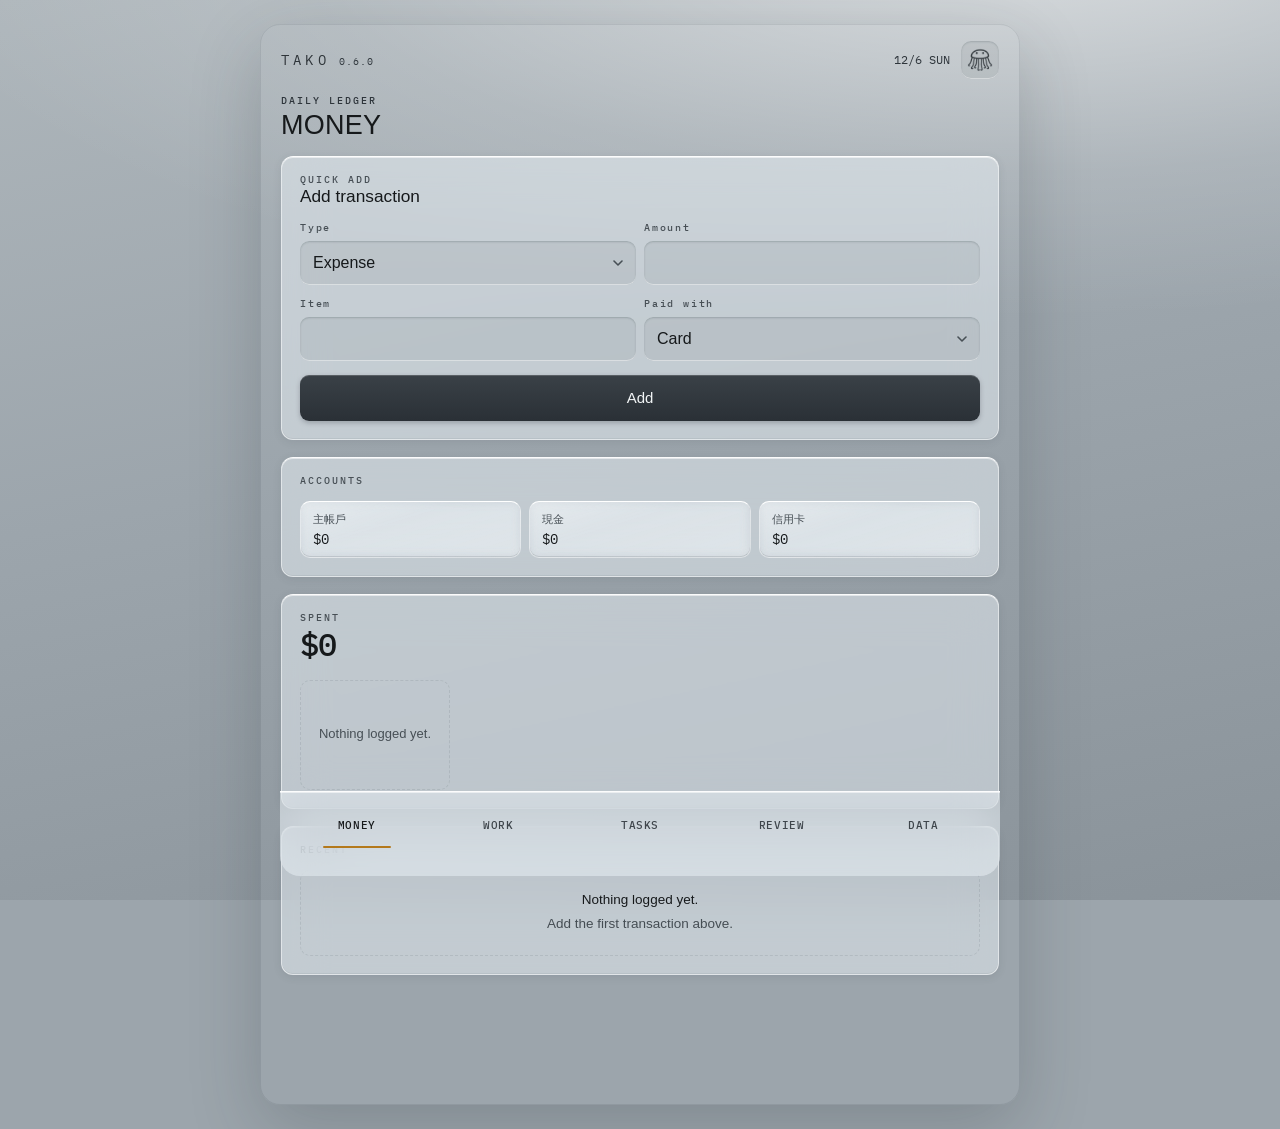
==== index.html @ f9d2dafe "fix: version material stylesheet asset" ====
<!doctype html>
<html lang="zh-Hant-TW">
  <head>
    <meta charset="utf-8">
    <meta name="viewport" content="width=device-width, initial-scale=1, maximum-scale=1, user-scalable=no, viewport-fit=cover">
    <meta name="theme-color" content="#9CA5AC">
    <meta name="description" content="手機優先、資料留在本機的人生記錄工具。">
    <meta name="mobile-web-app-capable" content="yes">
    <meta name="apple-mobile-web-app-capable" content="yes">
    <meta name="apple-mobile-web-app-status-bar-style" content="black-translucent">
    <meta name="apple-mobile-web-app-title" content="TAKO">
    <title>TAKO</title>
    <link rel="manifest" href="./manifest.json">
    <link rel="icon" href="./icons/icon-192.png?v=0.3.4" sizes="192x192">
    <link rel="apple-touch-icon" href="./icons/apple-touch-icon-180.png" sizes="180x180">
    <link rel="stylesheet" href="./style.css?v=0.4.9">
    <script src="./data-core.js" defer></script>
    <script src="./data-store.js" defer></script>
    <link rel="preload" href="./fonts/ibm-plex-mono-500.woff2" as="font" type="font/woff2" crossorigin>
    <script src="./app.js?v=0.4.9" defer></script>
  </head>
  <body>
    <a class="skip-link" href="#main-content">Skip to main content</a>

    <div id="app" class="app-shell">
      <header class="app-header">
        <div class="brand-copy">
          <h1>TAKO</h1>
          <p class="eyebrow">0.6.0</p>
        </div>
        <div id="today-date" class="header-date" aria-label="Today's date"></div>
        <img class="brand-icon" src="./icons/brand-mark.png" width="38" height="38" alt="">
      </header>

      <aside id="backup-reminder" class="notice notice-warning" hidden>
        <div>
          <strong>Back up your local data</strong>
          <p>Browsers can clear site data. Export a JSON copy now.</p>
        </div>
        <div class="notice-actions">
          <button id="skip-backup-reminder" type="button" class="button button-quiet">Skip today</button>
          <button type="button" class="button button-quiet" data-go-page="data">Go to DATA</button>
        </div>
      </aside>

      <main id="main-content" tabindex="-1">
        <section id="page-money" class="page is-active" data-page="money" aria-labelledby="money-page-heading">
          <div class="page-heading">
            <div>
              <p class="eyebrow">Daily ledger</p>
              <h2 id="money-page-heading">MONEY</h2>
            </div>
          </div>
          <div id="money-content">
            <article id="money-card" class="card" aria-labelledby="money-heading">
              <div class="card-heading">
                <div>
                  <p class="step-label">QUICK ADD</p>
                  <h3 id="money-heading">Add transaction</h3>
                </div>
              </div>
              <form id="transaction-form" class="stack-form" novalidate>
                <div class="quick-add-grid">
                  <label class="field">
                    <span>Type</span>
                    <select id="transaction-type">
                      <option value="expense">Expense</option>
                      <option value="income">Income</option>
                      <option value="transfer">Transfer</option>
                    </select>
                  </label>
                  <label class="field">
                    <span>Amount</span>
                    <input id="transaction-amount" type="number" min="0" step="1" inputmode="decimal">
                  </label>
                </div>
                <div id="expense-fields" class="quick-add-grid">
                  <label class="field">
                    <span>Item</span>
                    <input id="transaction-item" type="text" autocomplete="off">
                  </label>
                  <label class="field">
                    <span>Paid with</span>
                    <select id="transaction-payment-method">
                      <option value="card">Card</option>
                      <option value="cash">Cash</option>
                      <option value="bank">Bank</option>
                    </select>
                  </label>
                </div>
                <div id="income-fields" class="quick-add-grid" hidden>
                  <label class="field"><span>Source</span><input id="transaction-income-source" type="text" autocomplete="off"></label>
                  <label class="field"><span>Account</span><select id="transaction-income-account"></select></label>
                </div>
                <div id="transfer-fields" class="quick-add-grid" hidden>
                  <label class="field"><span>From</span><select id="transaction-from-account"></select></label>
                  <label class="field"><span>To</span><select id="transaction-to-account"></select></label>
                </div>
                <label id="transaction-title-field" class="field">
                  <span>Title (optional)</span>
                  <input id="transaction-note" type="text" autocomplete="off">
                </label>
                <button type="submit" class="button button-primary button-full">Add</button>
              </form>
            </article>
          </div>
          <section class="card accounts-panel" aria-labelledby="accounts-heading">
            <div class="section-heading"><h3 id="accounts-heading">ACCOUNTS</h3></div>
            <div id="account-balances" class="account-balances"></div>
          </section>
          <section class="card money-summary" aria-labelledby="spent-heading">
            <p id="spent-heading" class="step-label">SPENT</p>
            <strong id="month-spent" class="primary-number primary-number-hero">$0</strong>
            <div class="spending-breakdown">
              <div id="spending-chart" class="chart-wrap"></div>
              <div id="category-ranking" class="category-ranking"></div>
            </div>
          </section>
          <section class="card" aria-labelledby="recent-heading">
            <div class="section-heading"><h3 id="recent-heading">RECENT</h3></div>
            <div id="recent-transactions">
              <div id="transaction-list" class="record-list" aria-live="polite"></div>
            </div>
          </section>
        </section>

        <section id="page-work" class="page" data-page="work" aria-labelledby="work-page-heading" hidden>
          <div class="page-heading">
            <div>
              <p class="eyebrow">Daily rhythm</p>
              <h2 id="work-page-heading">WORK</h2>
            </div>
            <div class="heading-actions">
              <span id="autosave-status" class="save-state" aria-live="polite">Autosave on</span>
              <button id="toggle-schedule" type="button" class="button button-secondary button-mono" aria-expanded="false" aria-controls="schedule-section">SCHEDULE</button>
            </div>
          </div>

          <article id="work-card" class="card" aria-labelledby="work-heading">
            <div class="card-heading">
              <h3 id="work-heading" class="step-label">01 · SHIFT</h3>
              <span id="work-status" class="status-indicator"></span>
            </div>
            <div class="hero-row">
              <div class="hero-value">
                <strong id="today-work-total" class="primary-number">0:00</strong>
                <span class="hero-unit">TODAY</span>
              </div>
              <button id="punch-button" type="button" class="button shift-punch">IN</button>
            </div>
            <label id="work-revenue-field" class="field">
              <span>REVENUE</span>
              <span class="money-input">
                <span class="money-prefix" aria-hidden="true">$</span>
                <input id="work-revenue" type="number" min="0" step="1" inputmode="decimal" placeholder="Amount">
              </span>
            </label>
          </article>

          <article id="work-summary" class="card" aria-labelledby="work-revenue-label">
            <div class="card-heading">
              <h3 id="work-revenue-label" class="step-label">MONTH REVENUE</h3>
              <label class="target-field">GOAL
                <span class="visually-hidden">Monthly revenue goal</span>
                <input id="revenue-target" type="text" inputmode="numeric" autocomplete="off">
              </label>
            </div>
            <div class="hero-row">
              <div class="hero-value">
                <strong id="work-month-revenue" class="primary-number">$0</strong>
                <span id="work-revenue-percent" class="hero-unit hero-unit-mono">0%</span>
              </div>
            </div>
            <div class="dew-bar" role="img" aria-labelledby="work-revenue-percent">
              <i id="work-revenue-bar"></i>
            </div>
          </article>

          <div class="stat-row" aria-label="Work stats">
            <div class="stat"><span>HOURLY</span><strong id="stat-hourly">—</strong></div>
            <div class="stat"><span>WEEK</span><strong id="stat-week">—</strong></div>
            <div class="stat"><span>MONTH</span><strong id="stat-month">—</strong></div>
          </div>

          <article class="card sessions-card" aria-labelledby="work-sessions-label">
            <div class="card-heading">
              <h3 id="work-sessions-label" class="step-label">SESSIONS</h3>
              <span id="work-session-count" class="step-note">0</span>
            </div>
            <div id="work-sessions" class="session-list" aria-live="polite"></div>
          </article>

          <article id="projects-section" class="card projects-section" aria-labelledby="projects-heading">
            <div class="card-heading">
              <h3 id="projects-heading" class="step-label">02 · PROJECTS</h3>
              <button id="toggle-project-form" type="button" class="button button-secondary" aria-expanded="false" aria-controls="project-form">New project</button>
            </div>

            <form id="project-form" class="stack-form project-form" hidden novalidate>
              <h4>New project</h4>
              <label class="field">
                <span>NAME</span>
                <input id="project-name" type="text" autocomplete="off">
              </label>
              <label class="field">
                <span>NEXT STEP</span>
                <input id="project-next-step" type="text" autocomplete="off">
              </label>
              <div class="form-actions">
                <button type="button" id="cancel-project" class="button button-quiet">Cancel</button>
                <button type="submit" class="button button-primary">Add project</button>
              </div>
            </form>

            <section aria-labelledby="active-projects-heading">
              <div class="section-heading"><h4 id="active-projects-heading">ACTIVE</h4></div>
              <div id="project-list" class="project-list" aria-live="polite"></div>
            </section>
          </article>

          <article id="sleep-card" class="card" aria-labelledby="sleep-section-label">
            <div class="card-heading">
              <div>
                <p id="sleep-section-label" class="step-label">03 · SLEEP</p>
              </div>
              <strong id="sleep-total" class="card-number">—</strong>
            </div>
            <div class="time-grid">
              <label class="field">
                <span>BEDTIME</span>
                <span class="input-action-row">
                  <input id="sleep-bedtime" type="time" autocomplete="off">
                  <button type="button" class="button button-quiet now-button" data-now-target="sleep-bedtime">NOW</button>
                </span>
              </label>
              <label class="field">
                <span>WAKE</span>
                <span class="input-action-row">
                  <input id="sleep-wake" type="time" autocomplete="off">
                  <button type="button" class="button button-quiet now-button" data-now-target="sleep-wake">NOW</button>
                </span>
              </label>
            </div>
          </article>

          <article class="card" aria-labelledby="recovery-heading">
            <div class="card-heading">
              <div>
                <p class="step-label">04 · RECOVERY</p>
                <h3 id="recovery-heading">What helped you recover?</h3>
              </div>
            </div>
            <div class="field-stack">
              <label class="field">
                <span>WHAT YOU DID</span>
                <input id="recovery-activity" type="text" autocomplete="off">
              </label>
              <label class="field">
                <span>EFFECT</span>
                <select id="recovery-effect">
                  <option value="">Not rated</option>
                  <option value="5">Great</option>
                  <option value="3">Good</option>
                  <option value="1">God damn</option>
                </select>
              </label>
              <label class="field visually-labeled">
                <span>NOTE</span>
                <input id="daily-note" type="text" autocomplete="off">
              </label>
            </div>
          </article>

          <section id="schedule-section" class="card" aria-labelledby="schedule-heading" hidden>
            <div class="card-heading compact-heading">
              <div>
                <p id="schedule-heading" class="step-label">SCHEDULE</p>
              </div>
            </div>
            <form id="schedule-form" class="stack-form" novalidate>
              <div class="schedule-grid">
                <label class="field"><span>Weekday</span><select id="schedule-weekday"><option value="1">Mon</option><option value="2">Tue</option><option value="3">Wed</option><option value="4">Thu</option><option value="5">Fri</option><option value="6">Sat</option><option value="7">Sun</option></select></label>
                <label class="field"><span>Start</span><input id="schedule-start" type="time"></label>
                <label class="field"><span>End</span><input id="schedule-end" type="time"></label>
              </div>
              <label class="field"><span>Name</span><input id="schedule-name" type="text" autocomplete="off"></label>
              <button type="submit" class="button button-primary button-full">Add schedule</button>
            </form>
            <div id="schedule-list" class="record-list"></div>
          </section>
        </section>

        <section id="page-tasks" class="page" data-page="tasks" aria-labelledby="tasks-page-heading" hidden>
          <div class="page-heading">
            <div>
              <p class="eyebrow">Commitments & next steps</p>
              <h2 id="tasks-page-heading">TASKS</h2>
            </div>
          </div>

          <section id="tasks-radar" class="radar" aria-labelledby="tasks-radar-heading" hidden>
            <div class="section-heading"><h3 id="tasks-radar-heading">RADAR</h3></div>
            <div id="tasks-radar-list" class="radar-list"></div>
          </section>

          <section class="card" aria-labelledby="todo-heading">
            <div class="section-heading"><h3 id="todo-heading">TO-DO</h3></div>
            <form id="quick-task-form" class="input-action-row" novalidate>
              <label class="visually-hidden" for="quick-task-name">Name</label>
              <input id="quick-task-name" class="record-input" type="text" autocomplete="off">
              <button type="submit" class="button button-primary">Add</button>
            </form>
            <form id="obligation-form" class="stack-form obligation-form" hidden novalidate>
              <div class="section-heading compact-heading"><h4 id="obligation-form-title">Task details</h4><button id="cancel-obligation-edit" type="button" class="button button-quiet">Close</button></div>
              <label class="field"><span>Name</span><input id="obligation-name" type="text" autocomplete="off"></label>
              <div class="two-column">
                <label class="field"><span>Repeats</span><select id="obligation-cycle"><option value="none">None</option><option value="once">Once</option><option value="monthly">Monthly</option><option value="yearly">Yearly</option><option value="after_days">After N days</option><option value="mileage">By mileage</option></select></label>
                <label class="field">
                  <span>Due</span>
                  <span class="date-control">
                    <span class="date-control-value" data-date-placeholder="Select date" aria-hidden="true">Select date</span>
                    <span class="date-control-icon" aria-hidden="true"></span>
                    <input id="obligation-due" type="date" data-date-control>
                  </span>
                </label>
              </div>
              <div class="two-column">
                <label id="obligation-cycle-day-field" class="field" hidden><span>Cycle day</span><input id="obligation-cycle-day" type="number" min="1" max="31" step="1" inputmode="numeric" value="1"></label>
                <label id="obligation-cycle-month-field" class="field" hidden><span>Cycle month</span><input id="obligation-cycle-month" type="number" min="1" max="12" step="1" inputmode="numeric" value="1"></label>
                <label id="obligation-interval-field" class="field" hidden><span>Days / interval</span><input id="obligation-interval" type="number" min="1" step="1" inputmode="numeric" value="1"></label>
                <label class="field"><span>Amount</span><input id="obligation-amount" type="number" min="0" step="1" inputmode="decimal"></label>
              </div>
              <div class="two-column">
                <label class="field"><span>Handling</span><select id="obligation-handling"><option value="manual">Manual</option><option value="auto">Automatic</option></select></label>
                <label class="field"><span>When done</span><select id="obligation-completion-mode"><option value="none">No transaction</option><option value="expense">Expense</option><option value="transfer">Card payment · Transfer</option></select></label>
              </div>
              <p class="helper obligation-mode-help">Automatic = recurring card expense. Card payment = manual account transfer.</p>
              <div class="two-column">
                <label id="obligation-payment-method-field" class="field" hidden><span>Paid with</span><select id="obligation-payment-method"><option value="bank">Bank</option><option value="card">Card</option><option value="cash">Cash</option></select></label>
                <label class="field"><span>Status</span><select id="obligation-status"><option value="active">Active</option><option value="frozen">Frozen</option></select></label>
              </div>
              <div id="obligation-transfer-fields" class="transfer-summary" role="note" hidden>
                <span>Account transfer</span>
                <strong>Main account → Credit card</strong>
                <small>Card payment transfers between accounts and is not counted as an expense.</small>
              </div>
              <label class="field"><span>Note</span><input id="obligation-note" type="text" autocomplete="off"></label>
              <fieldset id="mileage-fields" class="mileage-fields" hidden>
                <legend>Mileage</legend>
                <div class="two-column"><label class="field"><span>Last service</span><input id="obligation-last-mileage" type="number" min="0" step="1" inputmode="numeric"></label><label class="field"><span>Current</span><input id="obligation-current-mileage" type="number" min="0" step="1" inputmode="numeric"></label></div>
                <label class="field">
                  <span>Mileage updated</span>
                  <span class="date-control">
                    <span class="date-control-value" data-date-placeholder="Select date" aria-hidden="true">Select date</span>
                    <span class="date-control-icon" aria-hidden="true"></span>
                    <input id="obligation-mileage-updated" type="date" data-date-control>
                  </span>
                </label>
                <div class="two-column"><label class="field"><span>Update reminder days</span><input id="obligation-reminder-days" type="number" min="1" step="1" value="15"></label><label class="field"><span>Service threshold km</span><input id="obligation-threshold" type="number" min="1" step="1" value="10000"></label></div>
              </fieldset>
              <button id="obligation-submit" type="submit" class="button button-primary button-full">Add obligation</button>
            </form>
            <div id="task-dated" class="task-list"></div>
            <details id="task-later" class="recess-group"><summary>Later</summary><div id="task-later-list" class="task-list"></div></details>
            <section class="no-date-group"><h4>No date</h4><div id="task-no-date" class="task-list"></div></section>
            <details id="task-done-group" class="recess-group"><summary>Done</summary><div id="task-done" class="task-list"></div></details>
          </section>

          <section class="card auto-payment-section" aria-labelledby="auto-payment-heading">
            <div class="section-heading"><h3 id="auto-payment-heading">AUTO PAYMENT</h3></div>
            <div id="auto-payment-list" class="task-list" aria-live="polite"></div>
          </section>

          <section class="frozen-section" aria-labelledby="frozen-heading">
            <details id="frozen-group" class="recess-group frozen-group">
              <summary id="frozen-heading">FROZEN<span id="frozen-count" class="group-count"></span></summary>
              <div id="frozen-list" class="task-list"></div>
            </details>
          </section>

          <section class="card" aria-labelledby="books-heading">
            <div class="section-heading"><h3 id="books-heading">BOOKS</h3></div>
            <form id="book-form" class="input-action-row" novalidate><label class="visually-hidden" for="book-name">Book name</label><input id="book-name" class="record-input" type="text" autocomplete="off"><button type="submit" class="button button-primary">Add</button></form>
            <div id="book-list" class="book-list"></div>
          </section>
        </section>

        <section id="page-review" class="page" data-page="review" aria-labelledby="review-heading" hidden>
          <div class="page-heading">
            <div>
              <p class="eyebrow">Seven days & monthly close</p>
              <h2 id="review-heading">REVIEW</h2>
            </div>
          </div>

          <div class="metric-grid" aria-label="Last seven days">
            <article class="metric"><span>AVG SLEEP</span><strong id="metric-sleep" class="primary-number">—</strong></article>
            <article class="metric"><span>TOTAL WORK</span><strong id="metric-work" class="primary-number">0:00</strong></article>
            <article class="metric"><span>EXPENSES</span><strong id="metric-expense" class="primary-number">$0</strong></article>
            <article class="metric"><span>DAYS LOGGED</span><strong id="metric-days" class="primary-number">0</strong></article>
          </div>
          <div id="review-list" class="review-list"></div>

          <section class="card" aria-labelledby="monthly-close-heading">
            <div class="section-heading"><h3 id="monthly-close-heading">MONTHLY CLOSE</h3></div>
            <div class="metric-grid monthly-close-grid">
              <article class="metric"><span>Income</span><strong id="review-month-income" class="primary-number">$0</strong></article>
              <article class="metric"><span>Expense</span><strong id="review-month-expense" class="primary-number">$0</strong></article>
              <article class="metric"><span>Net</span><strong id="review-month-net" class="primary-number">$0</strong></article>
            </div>
            <label class="field"><span>Credit card statement</span><input id="statement-amount" type="number" min="0" step="1" inputmode="decimal"></label>
            <div class="statement-compare">
              <div><span>Recorded last month</span><strong id="statement-recorded">$0</strong></div>
              <div><span>Gap</span><strong id="statement-gap">$0</strong></div>
            </div>
          </section>
        </section>

        <section id="page-data" class="page" data-page="data" aria-labelledby="data-heading" hidden>
          <div class="page-heading">
            <div>
              <p class="eyebrow">Local data only</p>
              <h2 id="data-heading">DATA</h2>
            </div>
          </div>

          <aside class="notice notice-info">
            <div>
              <strong>固定使用同一台裝置、同一個網址與同一個瀏覽器</strong>
              <ul class="data-scope-list">
                <li>雙擊、localhost 與區網 IP 各自保存不同資料。</li>
                <li>從雙擊模式改成伺服器模式時，資料不會自動搬過去。</li>
                <li>電腦與手機之間不會同步。</li>
                <li>iPhone 請務必用「加入主畫面」的版本記錄，不要用 Safari 分頁，否則資料較容易被系統清除。</li>
                <li>更換網址、IP、通訊埠、瀏覽器或裝置前，先匯出 JSON。</li>
              </ul>
            </div>
          </aside>

          <article class="card data-card" aria-labelledby="settings-heading">
            <h3 id="settings-heading">SETTINGS</h3>
            <div class="two-column">
              <label class="field"><span>Radar days ahead</span><input id="settings-radar-days" type="number" min="0" step="1" inputmode="numeric"></label>
            </div>
            <p class="helper">Mileage reminders and service thresholds are saved with each mileage obligation.</p>
          </article>

          <article class="card data-card" aria-labelledby="accounts-manage-heading">
            <h3 id="accounts-manage-heading">MANAGE ACCOUNTS</h3>
            <form id="account-form" class="stack-form" novalidate>
              <label class="field"><span>Name</span><input id="account-name" type="text" autocomplete="off"></label>
              <button type="submit" class="button button-secondary button-full">Add account</button>
            </form>
            <div id="account-manager" class="manager-list"></div>
          </article>

          <article class="card data-card">
            <h3>BACKUP & EXPORT</h3>
            <p>JSON restores everything. CSV covers days, transactions, obligations, events, accounts, books, schedule and settings.</p>
            <button id="export-json" type="button" class="button button-primary button-full">Export JSON</button>
            <button id="export-csv" type="button" class="button button-secondary button-full">Export CSV</button>
            <label class="button button-quiet button-full file-button" for="import-json">Import JSON</label>
            <input id="import-json" class="visually-hidden" type="file" accept="application/json,.json">
            <p id="last-export" class="helper">No export yet</p>
          </article>

          <article class="card data-card">
            <h3>WHERE YOUR DATA LIVES</h3>
            <dl class="data-facts">
              <div><dt>Origin</dt><dd id="current-origin"></dd></div>
              <div><dt>Storage</dt><dd>This browser's local storage</dd></div>
              <div><dt>Sync</dt><dd>No cross-device sync</dd></div>
            </dl>
          </article>

          <article class="card danger-zone">
            <h3>CLEAR ALL DATA</h3>
            <p>Clears TAKO data for this origin and browser only.</p>
            <button id="clear-data" type="button" class="button button-danger button-full">Clear all</button>
          </article>
        </section>
      </main>

      <nav class="bottom-nav" aria-label="Primary pages">
        <button type="button" class="nav-item is-active" data-page-target="money" aria-current="page">
          <span>MONEY</span>
        </button>
        <button type="button" class="nav-item" data-page-target="work">
          <span>WORK</span>
        </button>
        <button type="button" class="nav-item" data-page-target="tasks">
          <span>TASKS</span>
        </button>
        <button type="button" class="nav-item" data-page-target="review">
          <span>REVIEW</span>
        </button>
        <button type="button" class="nav-item" data-page-target="data">
          <span>DATA</span>
        </button>
      </nav>
    </div>

    <div id="confirm-modal" class="modal" hidden>
      <div class="modal-scrim" data-modal-cancel></div>
      <section class="modal-panel" role="dialog" aria-modal="true" aria-labelledby="modal-title" aria-describedby="modal-message">
        <p class="eyebrow">CONFIRM</p>
        <h2 id="modal-title">CONFIRM</h2>
        <p id="modal-message"></p>
        <div class="modal-actions">
          <button type="button" class="button button-quiet" data-modal-cancel>CANCEL</button>
          <button id="modal-confirm" type="button" class="button button-danger">CONFIRM</button>
        </div>
      </section>
    </div>

    <div id="mileage-modal" class="modal" hidden>
      <div class="modal-scrim" data-mileage-cancel></div>
      <form id="mileage-form" class="modal-panel stack-form" role="dialog" aria-modal="true" aria-labelledby="mileage-modal-title">
        <p class="eyebrow">Mileage</p>
        <h2 id="mileage-modal-title">Update mileage</h2>
        <label class="field"><span>Current mileage</span><input id="mileage-current" type="number" min="0" step="1" inputmode="numeric" required></label>
        <label class="field">
          <span>Update date</span>
          <span class="date-control">
            <span class="date-control-value" data-date-placeholder="Select date" aria-hidden="true">Select date</span>
            <span class="date-control-icon" aria-hidden="true"></span>
            <input id="mileage-date" type="date" data-date-control required>
          </span>
        </label>
        <div class="modal-actions">
          <button type="button" class="button button-quiet" data-mileage-cancel>Cancel</button>
          <button type="submit" class="button button-primary">Save mileage</button>
        </div>
      </form>
    </div>

    <div id="toast" class="toast" role="status" aria-live="polite" hidden></div>
  </body>
</html>
---- style.css ----
/* TAKO：銀底金屬控制台
   唯一視覺基準＝_design-reference.html（TURN 6 最新；TURN 5 的 5a 是唯一完整
   頁面模型）。本檔所有數值取自該檔的實際渲染值。基準已移出工作目錄，取得方式
   見 HANDOFF.md 第 0 節；文字條款見 ../TAKO/TAKO_架構.md 第五章。

   材質：00 GROUND／01 ICE／02 GLASS／03 DEBOSS／04 DEW／05 ACT
   基準的分工：
     ICE    — 主卡片、底部導覽列
     GLASS  — 次要按鈕、躺在銀底上的小格
     DEBOSS — 可填或可設定的東西（輸入框、設定值 chip、章魚）
     DEW    — 狀態珠、進度條、作用中底線
     ACT    — 主要動作按鈕（尺寸不決定材質，36px 的打卡鍵仍是 ACT）
   卡片內部的「列」沒有材質，只用 --line 分隔。 */

@font-face {
  font-family: "IBM Plex Mono";
  font-style: normal;
  font-weight: 400;
  font-display: swap;
  src: url("./fonts/ibm-plex-mono-400.woff2") format("woff2");
}

@font-face {
  font-family: "IBM Plex Mono";
  font-style: normal;
  font-weight: 500;
  font-display: swap;
  src: url("./fonts/ibm-plex-mono-500.woff2") format("woff2");
}

:root {
  color-scheme: light;

  /* ── 00 GROUND ───────────────────────────────── */
  --ground: linear-gradient(168deg, #AEB6BB 0%, #9CA5AC 46%, #8A939A 100%);
  --ground-light: radial-gradient(125% 62% at 78% -8%,
                    rgba(255,255,255,.6) 0%,
                    rgba(255,255,255,.14) 44%,
                    transparent 70%);
  /* 漸層中段實色。給不吃漸層的地方用：canvas 保底色（見 html 規則）。
     與 theme-color 及 manifest 的 background_color 同值，三者要一起改。 */
  --ground-solid: #9CA5AC;
  /* ── 材質 ─────────────────────────────────────── */
  --m-ice: rgba(240,247,251,.47);
  --m-glass: linear-gradient(163deg,
               rgba(255,255,255,.34) 0%,
               rgba(255,255,255,.12) 38%,
               rgba(255,255,255,.2) 100%);
  --m-deboss: rgba(46,56,64,.07);
  --m-act: linear-gradient(180deg, #3A4147 0%, #2A3036 100%);

  /* ── 04 DEW（唯一有飽和度的顏色）───────────────── */
  --dew: #B4791C;
  --dew-track: rgba(46,56,64,.16);

  /* ── 文字（依堆疊情境，不可互換）────────────────── */
  --t-ground-label: #2E353B;
  --t-ground-body: #2A3036;
  --t-ground-mono: #2E3439;          /* 銀底上的等寬字：字標、小格數值 */
  --t-ice-label: #474F55;            /* 最暗 ICE 合成底 #BBC3C9 上實測 4.67:1 */
  --t-ice-sub: #454D53;
  --t-nav-idle: #3F464C;
  --t-deboss-on-ice: #464E54;
  --t-deboss-on-ground: #2E353B;
  --t-on-act: #F2F5F6;
  --ink: #16191B;                    /* 主要文字色。非材質層 */
  --t-nav-active: #16191B;           /* 導覽列作用中分頁。與 --ink 同值但職責不同 */
  --t-frozen: #5E666D;               /* 冷凍項目，最暗 ICE 合成底上實測 3.38:1 */

  /* ── 圖表色階：圓餅圖分段與 Item 排名點 ─────────────
     不是材質層，是資料編碼。SPENT 是 ICE 卡片，最暗合成底
     實測 #C1C9CF：最淺一階 3.09:1，相鄰兩階等比 1.34:1。
     最淺一階同時是 OTHER 與排名第六名以後的色點。          */
  --chart-1: #1B1E20;
  --chart-2: #303437;
  --chart-3: #43484B;
  --chart-4: #555B5F;
  --chart-5: #676E73;

  /* ── 線與陰影 ─────────────────────────────────── */
  --line: rgba(46,56,64,.11);
  --shadow-card: 0 2px 8px rgba(46,56,64,.1);

  /* ── 圓角（取自基準的實際值）───────────────────── */
  --radius: 12px;                    /* 卡片 */
  --radius-sm: 10px;                 /* 小格、章魚 */
  --radius-control: 9px;             /* 按鈕、輸入框 */
  --radius-chip: 7px;                /* 28px 以下的 chip */
  --radius-lg: 20px;                 /* 大容器 */
  --radius-md: var(--radius);

  /* ── 版面節奏 ─────────────────────────────────── */
  --nav-height: 84px;
  --block-gap: 17px;                 /* 頁面主要區塊之間 */
  --card-gap: 15px;                  /* 卡片內部 */
  --space-field-control: 8px;
  --space-field-group: 14px;
  --space-card-heading: 15px;

  /* ── 字體 ─────────────────────────────────────── */
  --font-ui: -apple-system, BlinkMacSystemFont, "Segoe UI", "Noto Sans TC", sans-serif;
  --font-mono: "IBM Plex Mono", ui-monospace, "SF Mono", monospace;
  font-family: var(--font-ui);
}

* {
  box-sizing: border-box;
}

[hidden] {
  display: none !important;
}

/* canvas 保底色。**不要拿掉，也不要換成漸層。**
   iPhone 主畫面 PWA 的狀態列白底就是這裡沒有實色造成的：
   `--ground` 是漸層（background-image），而 body 的背景又是
   `background-attachment: fixed`，畫布視口以外的區域（狀態列那一條、
   overscroll 橡皮筋區）沒有任何東西可畫，就露出瀏覽器預設的白。
   根元素給一個不透明 background-color，那些區域才有底。
   v0.4.0（5488954）當時是 `html, body { background: var(--ground) }`
   且 `--ground` 是實色 #A4AAB0，所以沒這個問題；64f8b2a 把底色改成漸層、
   又只掛在 body 上，白底就回來了。 */
html {
  min-width: 0;
  min-height: 100%;
  background-color: var(--ground-solid);
  scroll-behavior: smooth;
}

/* ══ 00 GROUND — 銀底 ═══════════════════════════════
   光源固定在右上。漸層本身只有 body 有這層，html 只負責保底實色。 */
body {
  min-width: 0;
  min-height: 100vh;
  min-height: 100dvh;
  margin: 0;
  background: var(--ground-light), var(--ground);
  background-attachment: fixed;
  color: var(--ink);
  font-family: var(--font-ui);
  font-size: 16px;
  line-height: 1.55;
  -webkit-font-smoothing: antialiased;
  -webkit-tap-highlight-color: transparent;
}

/* 字重上限 500 */
h1, h2, h3, h4, strong, b, th {
  font-weight: 500;
}

button,
input,
select,
textarea {
  max-width: 100%;
  min-width: 0;
  min-inline-size: 0;
  max-inline-size: 100%;
  font: inherit;
  font-weight: 500;
}

/* 沒有任何欄位或按鈕吃得到瀏覽器預設面。面一律由材質層負責。
   元素層權重最低，任何材質 class 都蓋得過去。 */
input,
select,
textarea {
  background-color: transparent;
  color: var(--ink);
}

button {
  border: 0;
  background-color: transparent;
  color: inherit;
}

button,
.file-button {
  touch-action: manipulation;
}

button {
  cursor: pointer;
}

button:focus-visible,
input:focus-visible,
select:focus-visible,
textarea:focus-visible,
.file-button:focus-visible,
a:focus-visible {
  outline: 3px solid var(--ink);
  outline-offset: 3px;
}

h1,
h2,
h3,
p {
  margin-top: 0;
}

h1 {
  margin-bottom: 0;
  font-size: 1.05rem;
  line-height: 1.2;
}

h2 {
  margin-bottom: 0;
  font-size: 27px;
  line-height: 1;
  letter-spacing: .01em;
}

h3 {
  margin-bottom: 0;
  font-size: 1.08rem;
  line-height: 1.35;
}


/* ══ 01 ICE「面」═══════════════════════════════════
   主卡片、底部導覽列。內容從它下面滑過去，需要被糊掉。 */
.ice,
.card,
.notice,
.radar-list,
.modal-panel,
.frozen-section,
.review-day {
  background: var(--m-ice);
  border: 1px solid rgba(255,255,255,.5);
  border-top-color: rgba(255,255,255,.92);
  border-radius: var(--radius);
  backdrop-filter: blur(22px) saturate(1.15);
  -webkit-backdrop-filter: blur(22px) saturate(1.15);
  box-shadow:
    inset 0  1px 0 rgba(255,255,255,.55),
    inset 0 -1px 0 rgba(46,56,64,.07),
    var(--shadow-card);
}

/* ══ 02 GLASS「片」════════════════════════════════
   次要按鈕、躺在底色上的小格。基準的 GLASS 沒有外投影，
   只有下緣的 inset 切線。                              */
.glass,
.stat,
.account-item,
.transfer-summary,
.statement-compare > div,
.metric,
.button-secondary,
.button-quiet,
.button-danger {
  background: var(--m-glass);
  border: 1px solid rgba(255,255,255,.34);
  border-top: 1px solid #fff;
  border-radius: var(--radius-sm);
  backdrop-filter: blur(5px) saturate(1.2);
  -webkit-backdrop-filter: blur(5px) saturate(1.2);
  box-shadow: inset 0 -1px 0 rgba(38,48,56,.13);
}

/* ══ 03 DEBOSS「洞」═══════════════════════════════
   可填或可設定的東西：輸入框、設定值 chip、章魚。
   收合列與列表列不屬於這層 — 基準的卡內列沒有材質。   */
.deboss,
.field input,
.field select,
.field textarea,
.record-input,
.date-control,
.money-input,
.target-field,
.brand-icon {
  background: var(--m-deboss);
  border: 0;
  border-radius: var(--radius-control);
  box-shadow:
    inset 0  1px 2px rgba(38,48,56,.22),
    inset 0 -1px 0   rgba(255,255,255,.5);
}

.deboss { color: var(--t-deboss-on-ground); }
.ice .deboss,
.card .deboss { color: var(--t-deboss-on-ice); }

::placeholder { color: var(--t-deboss-on-ice); opacity: 1; }

/* ══ 04 DEW「珠」══════════════════════════════════
   狀態點、進度條、作用中底線。實色，無 inset 高光。   */
.dew-dot {
  flex: 0 0 auto;
  width: 9px;
  height: 9px;
  border-radius: 50%;
  background: var(--dew);
}

.dew-bar {
  height: 6px;
  border-radius: 3px;
  background: var(--dew-track);
  box-shadow: inset 0 1px 2px rgba(38,48,56,.18);
  overflow: hidden;
}

.dew-bar > i {
  display: block;
  width: 0;
  height: 100%;
  border-radius: 3px;
  background: var(--dew);
}

/* ══ 05 ACT「動作」════════════════════════════════
   主要動作按鈕。往前凸，與凹進去的 DEBOSS 物理相反。
   尺寸不決定材質：基準的 36px 打卡鍵仍然是 ACT。      */
.act,
.button-primary,
.shift-punch {
  background: var(--m-act);
  border: 0;
  border-radius: var(--radius-control);
  color: var(--t-on-act);
  font-weight: 500;
  box-shadow:
    inset 0 1px 0 rgba(255,255,255,.16),
    0 2px 5px rgba(30,36,41,.26);
}

/* 卡片內部的列：沒有材質，只用分隔線 */
.divide > * + * { border-top: 1px solid var(--line); }

.sheet,
.modal-panel { border-radius: var(--radius-lg); }


/* ══ 版面 ═════════════════════════════════════════ */

.skip-link {
  position: fixed;
  z-index: 2000;
  top: 8px;
  left: 8px;
  padding: 10px 14px;
  transform: translateY(-150%);
  border-radius: var(--radius-control);
  background: var(--m-act);
  color: var(--t-on-act);
  font-weight: 500;
}

.skip-link:focus {
  transform: translateY(0);
}

.app-shell {
  width: 100%;
  max-width: 760px;
  min-height: 100dvh;
  margin: 0 auto;
  padding: calc(16px + env(safe-area-inset-top)) 20px calc(var(--nav-height) + 28px + env(safe-area-inset-bottom));
}

.app-header {
  display: grid;
  grid-template-columns: minmax(0, 1fr) auto 38px;
  align-items: center;
  gap: 11px;
  margin-bottom: var(--block-gap);
}

.brand-copy {
  display: flex;
  min-width: 0;
  align-items: baseline;
  gap: 9px;
}

/* 字標＝純色等寬字，不填漸層。基準沒有 --silver 的用途。 */
.brand-copy h1,
.brand-wordmark {
  margin: 0;
  color: var(--t-ground-mono);
  font-family: var(--font-mono);
  font-size: 14px;
  font-weight: 400;
  letter-spacing: .3em;
  line-height: 1;
  white-space: nowrap;
}

.brand-copy .eyebrow {
  margin: 0;
  color: var(--t-ground-label);
  font-family: var(--font-mono);
  font-size: 10px;
  font-weight: 400;
  letter-spacing: .1em;
  line-height: 1;
  text-transform: none;
}

/* 章魚：38px DEBOSS 凹刻框，內含 26px 圖 */
.brand-icon {
  width: 38px;
  height: 38px;
  padding: 6px;
  border-radius: var(--radius-sm);
  opacity: .9;
}

.header-date {
  min-width: 0;
  color: var(--t-ground-label);
  font-family: var(--font-mono);
  font-size: 11.5px;
  font-weight: 400;
  font-variant-numeric: tabular-nums;
  line-height: 1;
  text-align: right;
  white-space: nowrap;
}

.eyebrow,
.step-label,
.section-heading h3,
.section-heading h4 {
  margin: 0 0 2px;
  color: var(--t-ice-label);
  font-family: var(--font-mono);
  font-size: 10px;
  font-weight: 500;
  letter-spacing: .2em;
  line-height: 1;
  text-transform: uppercase;
}

/* 直接躺在銀底上的標籤。.content-section 沒有 card class，
   它的標題與收合列不在 ICE 面上，不能用 ICE 情境的 token。 */
.page-heading .eyebrow,
.radar .section-heading h3,
.content-section .section-heading h3 {
  color: var(--t-ground-label);
}

.content-section .recess-group > summary {
  color: var(--t-ground-body);
}

.page {
  animation: page-in 180ms ease-out;
}

.page[hidden] {
  display: none;
}

.page-heading {
  display: flex;
  align-items: flex-end;
  justify-content: space-between;
  gap: 12px;
  margin-bottom: var(--block-gap);
}

.page-heading > * {
  min-width: 0;
}

.page-heading .eyebrow {
  margin-bottom: 6px;
}

.save-state,
.helper {
  color: var(--t-ice-sub);
  font-size: 12.5px;
}

.page-heading .save-state {
  color: var(--t-ground-label);
}

/* ── 主數字（基準：mono 500、負字距、實色）────────── */
.primary-number {
  min-width: 0;
  overflow-wrap: anywhere;
  color: var(--ink);
  font-family: var(--font-mono);
  font-size: 26px;
  font-weight: 500;
  font-variant-numeric: tabular-nums;
  letter-spacing: -.02em;
  line-height: 1;
}

.primary-number-hero {
  display: block;
  margin: 3px 0 20px;
  font-size: 32px;
}

/* 主數字右側的單位／註記，baseline 對齊 */
.hero-row {
  display: flex;
  align-items: flex-end;
  justify-content: space-between;
  gap: 12px;
}

.hero-value {
  display: flex;
  min-width: 0;
  align-items: baseline;
  gap: 10px;
}

.hero-value > .primary-number {
  font-size: 32px;
}

.hero-unit {
  flex: 0 0 auto;
  color: var(--t-ice-sub);
  font-size: 12.5px;
}

.hero-unit-mono {
  font-family: var(--font-mono);
  font-size: 12px;
  font-weight: 400;
  line-height: 1;
}

.card {
  display: flex;
  flex-direction: column;
  min-width: 0;
  gap: var(--card-gap);
  margin-bottom: var(--block-gap);
  padding: 18px;
}

.card-accent {
  border-color: rgba(255,255,255,.5);
  border-top-color: rgba(255,255,255,.92);
}

.card-heading {
  display: flex;
  align-items: center;
  justify-content: space-between;
  gap: 12px;
}

.card-heading > div {
  min-width: 0;
}

.compact-heading,
.card-heading .step-label {
  margin-bottom: 0;
}

.step-note {
  flex: 0 0 auto;
  color: var(--t-ice-label);
  font-family: var(--font-mono);
  font-size: 10.5px;
  font-weight: 400;
  line-height: 1;
}

.card-number,
.metric strong {
  font-family: var(--font-mono);
  font-variant-numeric: tabular-nums;
}

.card-number {
  color: var(--ink);
  font-size: 1.05rem;
  white-space: nowrap;
}

/* 狀態指示：沒有容器，只有珠與文字（基準 5a）。
   架構.md 第五章「狀態指示不是 chip」—— 所以不叫 pill 也不叫 chip。 */
.status-indicator {
  display: inline-flex;
  flex: 0 0 auto;
  align-items: center;
  gap: 7px;
  color: var(--t-ice-sub);
  font-family: var(--font-mono);
  font-size: 10.5px;
  font-weight: 400;
  line-height: 1;
  white-space: nowrap;
}

.status-indicator.is-running::before {
  width: 9px;
  height: 9px;
  border-radius: 50%;
  background: var(--dew);
  content: "";
}

.time-grid,
.two-column {
  display: grid;
  grid-template-columns: 1fr;
  gap: var(--space-field-group);
}

.time-grid > *,
.two-column > *,
.inline-fields > *,
.input-action-row > *,
.field-stack > *,
fieldset {
  min-width: 0;
  min-inline-size: 0;
  max-inline-size: 100%;
}

.field {
  display: grid;
  min-width: 0;
  min-inline-size: 0;
  max-inline-size: 100%;
  gap: var(--space-field-control);
}

.field > span {
  color: var(--t-ice-label);
  font-family: var(--font-mono);
  font-size: 10px;
  font-weight: 500;
  letter-spacing: .18em;
  line-height: 1;
}

.field input,
.field select,
.field textarea,
.record-input {
  width: 100%;
  min-width: 0;
  max-width: 100%;
  inline-size: 100%;
  min-inline-size: 0;
  max-inline-size: 100%;
  min-height: 44px;
  padding: 0 13px;
  color: var(--ink);
  font-family: var(--font-ui);
  font-size: 16px;
  font-weight: 400;
}

/* iOS 的原生 select 由系統決定高度、內距與基線，CSS 蓋不過去 —— 這是 Quick Add
   四欄在實機上失去網格的根因（本機 Chrome 與 headless 都量不到那個值）。
   關掉原生外觀，盒模型就完全交還 CSS；箭頭自己畫在右側並預留 padding，
   文字不會被箭頭擠壓。點下去仍然是系統原生下拉，行為與 12／24 小時等
   裝置設定一律不變 —— 這是換外觀，不是自製控制項。
   箭頭色寫死 #474F55（＝--t-ice-label）：data URI 讀不到 CSS 變數。

   範圍只限 MONEY Quick Add（Tako 2026-08-06 裁決）。`.quick-add-grid` 只出現在
   `#transaction-form` 內的四個列容器，WORK／TASKS／DATA 的下拉維持原生外觀不動。
   其他頁若日後也出現實機異常，再另案處理，不要順手把這條放寬成全站。 */
.quick-add-grid select {
  padding-right: 34px;
  background-image: url("data:image/svg+xml,%3Csvg xmlns='http://www.w3.org/2000/svg' width='10' height='6' viewBox='0 0 10 6'%3E%3Cpath d='M1 1l4 4 4-4' fill='none' stroke='%23474F55' stroke-width='1.6' stroke-linecap='round' stroke-linejoin='round'/%3E%3C/svg%3E");
  background-repeat: no-repeat;
  background-position: right 13px center;
  background-size: 10px 6px;
  text-overflow: ellipsis;
  -webkit-appearance: none;
  appearance: none;
}

/* 四欄要形成一致的高度與上下邊界，就不能只給 min-height —— iOS 的 select
   會撐到自己的內在高度。鎖死實高 44px，input 與 select 才會等高，
   兩個 .field 的標籤也才會落在同一條基線上（標籤 10px ＋ gap 8px ＋ 控制項 44px）。
   同樣只限 Quick Add 的四欄。textarea 不納入：它本來就要能長高。
   金額欄的 .money-input 是 span 包層，不吃這條，維持 46px。 */
.quick-add-grid .field > input,
.quick-add-grid .field > select {
  height: 44px;
}

/* --font-mono 只承載英數字。文字欄位與下拉選單會裝進使用者手填的中文
   （項目、專案名、書名、備註、帳戶名），一律用 --font-ui。
   只有數字、時間、日期三種欄位維持等寬：它們不可能出現中文，且需要對齊。 */
input[type="number"],
input[type="time"],
input[type="date"] {
  font-family: var(--font-mono);
  font-variant-numeric: tabular-nums;
}

/* iOS 的 input[type="time"] 內在寬度由系統決定（字體、系統字級與控制項內距都不受
   CSS 完全支配），390px 兩欄並排時會撐破容器 —— 本機 headless 量到「不溢出」
   是量不到那個值，不是沒問題（見 HANDOFF 第 6 節）。
   關掉原生外觀，並讓內部的時間值區塊可以縮到 0，寬度才真正由 grid 欄寬決定。
   只動尺寸：12／24 小時仍完全跟隨裝置設定，也沒有自製時間控制項。

   範圍只限工作段展開層（Tako 2026-08-06 裁決）。睡眠兩欄與課表兩欄目前沒有實機
   回報異常，本輪不動 —— 有實機證據才改，不靠推論擴大範圍。
   日後那四欄若也回報溢出，再把選擇器擴出去，根因與解法相同。 */
.session-details input[type="time"] {
  -webkit-appearance: none;
  appearance: none;
}

.session-details input[type="time"]::-webkit-date-and-time-value {
  display: block;
  width: 100%;
  min-width: 0;
  margin: 0;
  padding: 0;
  text-align: start;
}

.field textarea {
  padding: 10px 13px;
}

.field input:focus,
.field select:focus,
.field textarea:focus,
.record-input:focus {
  box-shadow:
    inset 0 1px 2px rgba(38,48,56,.22),
    inset 0 -1px 0 rgba(255,255,255,.5),
    0 0 0 2px rgba(46,56,64,.28);
}

/* 金額輸入：DEBOSS 外框 46px，內含 $ 前綴與透明 input */
.money-input {
  display: flex;
  width: 100%;
  min-width: 0;
  min-height: 46px;
  align-items: center;
  gap: 9px;
  padding: 0 13px;
}

.money-input > .money-prefix {
  flex: 0 0 auto;
  color: var(--t-deboss-on-ice);
  font-family: var(--font-mono);
  font-size: 17px;
  font-weight: 400;
  line-height: 1;
}

.money-input > input {
  width: 100%;
  min-width: 0;
  min-height: 44px;
  padding: 0;
  border: 0;
  background: transparent;
  box-shadow: none;
  color: var(--ink);
  font-family: var(--font-mono);
  font-size: 17px;
  font-weight: 400;
}

.money-input > input:focus {
  box-shadow: none;
}

.money-input:focus-within {
  box-shadow:
    inset 0 1px 2px rgba(38,48,56,.22),
    inset 0 -1px 0 rgba(255,255,255,.5),
    0 0 0 2px rgba(46,56,64,.28);
}

.input-action-row {
  display: grid;
  grid-template-columns: minmax(0, 1fr) auto;
  align-items: center;
  gap: 8px;
}

/* ── 尺寸階層（基準 TURN 6）──────────────────────────
   主要動作 46px ACT／次要動作 36px GLASS／chip 28px／輸入 44px。
   觸控區用透明 padding 補到 44px，不是把按鈕畫大。      */
.button {
  display: inline-flex;
  position: relative;
  min-width: 44px;
  min-height: 36px;
  align-items: center;
  justify-content: center;
  padding: 0 16px;
  max-width: 100%;
  border-radius: var(--radius-control);
  font-size: 14px;
  font-weight: 500;
  line-height: 1.2;
  overflow-wrap: anywhere;
  text-align: center;
  text-decoration: none;
  white-space: normal;
  transition: opacity 160ms ease, transform 100ms ease;
}

.button-primary {
  min-height: 46px;
  padding: 0 18px;
  font-size: 15px;
}

.button-secondary,
.button-quiet,
.button-danger {
  color: var(--ink);
}

/* 命中區 36 + 4 + 4 = 44 */
.button-secondary::before,
.button-quiet::before,
.button-danger::before {
  position: absolute;
  inset: -4px 0;
  content: "";
}

.button:active {
  transform: scale(0.98);
}

.button-full {
  width: 100%;
}

.now-button {
  min-width: 70px;
}

/* SCHEDULE 這類「刻字型」次要按鈕 */
.button-mono {
  font-family: var(--font-mono);
  font-size: 11.5px;
  font-weight: 500;
  letter-spacing: .08em;
  color: var(--t-ground-label);
  padding: 0 14px;
}

.stack-form,
.data-card,
.field-stack {
  display: grid;
  gap: var(--space-field-group);
}

.stack-form .field,
.field-stack .field,
.data-card p,
.danger-zone p {
  margin: 0;
}

/* ══ 卡片內部的列：無材質，只用分隔線 ═══════════════ */
.record-list,
.session-list,
.manager-list,
.book-list,
.task-list,
.project-list,
.project-status-list,
.book-status-list,
.review-list,
.radar-list-inner {
  display: flex;
  flex-direction: column;
  min-width: 0;
}

.record-row,
.session-row,
.manager-row,
.task-item.is-done {
  display: grid;
  gap: 10px;
  min-width: 0;
  padding: 12px 0;
  border-top: 1px solid var(--line);
}

.record-list > :first-child,
.session-list > :first-child,
.manager-list > :first-child,
.book-list > :first-child {
  border-top: 0;
}

/* 工作段列＝唯讀兩欄（時間區間／時長）＋展開編輯的入口。
   基準 5a 的列是唯讀的，兩個 time input 不再預設展開。 */
.session-row {
  display: grid;
  width: 100%;
  min-width: 0;
  grid-template-columns: minmax(0, 1fr) auto 18px;
  align-items: center;
  gap: 10px;
  min-height: 46px;
  padding: 6px 0;
  background: transparent;
  color: inherit;
  cursor: pointer;
  font: inherit;
  text-align: left;
  touch-action: manipulation;
}

.session-row:focus-visible {
  outline: 3px solid var(--ink);
  outline-offset: 2px;
}

.session-row[aria-expanded="true"] .task-chevron {
  transform: rotate(225deg);
}

/* 展開後的編輯區：卡片內部的列，沒有材質。
   密度收緊（gap 10→8、下緣 14→10、上緣 2→0），但控制項一律維持 44px 命中區。 */
.session-details {
  display: grid;
  gap: 8px;
  padding: 0 0 10px;
}

.record-row-header {
  display: flex;
  align-items: center;
  flex-wrap: wrap;
  justify-content: space-between;
  gap: 10px;
}

.record-row-header strong {
  font-size: 14px;
}

.inline-fields {
  display: grid;
  grid-template-columns: minmax(0, 1fr) minmax(0, 1fr);
  gap: 8px;
}

.record-input {
  min-height: 44px;
  font-size: 15px;
}

/* Remove 是次要動作，不該佔滿整列寬。收成內容寬並靠左，
   min-height 仍是 44px —— 視覺變小，命中區沒變。 */
.record-remove {
  justify-self: start;
  min-height: 44px;
  padding: 0 4px 0 0;
  background: transparent;
  color: var(--t-ice-sub);
  font-size: 13px;
  font-weight: 500;
  text-align: left;
  text-decoration: underline;
  text-underline-offset: 3px;
}

.empty-state {
  padding: 20px 16px;
  border: 1px dashed var(--line);
  border-radius: var(--radius-sm);
  color: var(--t-ice-sub);
  font-size: 13.5px;
  text-align: center;
}

.empty-state strong {
  display: block;
  margin-bottom: 4px;
  color: var(--ink);
}

.form-actions {
  display: flex;
  justify-content: flex-end;
  gap: 10px;
}

.project-list {
  gap: 0;
}

.project-item {
  min-width: 0;
}

/* 收合列＝卡片內部的列，沒有材質（基準的 DEBOSS 只給可填的東西） */
.project-summary,
.task-summary {
  display: grid;
  width: 100%;
  min-width: 0;
  min-height: 46px;
  grid-template-columns: minmax(0, 1fr) 18px;
  gap: 10px;
  align-items: center;
  padding: 8px 0;
  border-top: 1px solid var(--line);
  background: transparent;
  color: var(--t-ice-sub);
  cursor: pointer;
  font: inherit;
  font-weight: 500;
  text-align: left;
  touch-action: manipulation;
}

.project-list > :first-child > .project-summary,
.task-list > :first-child > .task-summary {
  border-top: 0;
}

.project-summary strong,
.task-summary strong {
  color: var(--ink);
  font-size: 14px;
}

.project-summary strong {
  overflow: hidden;
  text-overflow: ellipsis;
  white-space: nowrap;
}

.project-summary > span,
.task-chevron {
  width: 8px;
  height: 8px;
  justify-self: center;
  border-right: 2px solid currentColor;
  border-bottom: 2px solid currentColor;
  transform: rotate(45deg);
  transition: transform 180ms ease;
}

.project-item.is-expanded .project-summary > span,
.task-item.is-expanded .task-chevron {
  transform: rotate(225deg);
}

.project-summary:focus-visible,
.task-summary:focus-visible {
  outline: 3px solid var(--ink);
  outline-offset: 2px;
}

.project-details,
.task-details {
  display: grid;
  gap: 12px;
  margin: 0;
  padding: 0 0 14px;
  background: transparent;
  border: 0;
  box-shadow: none;
}

.project-card-header {
  display: grid;
  grid-template-columns: minmax(0, 1fr) 118px;
  gap: 8px;
}

.project-card-header > * {
  min-width: 0;
}

.project-updated {
  margin: 0;
  color: var(--t-ice-sub);
  font-size: 12px;
}

.project-actions {
  display: flex;
  align-items: center;
  justify-content: space-between;
  gap: 12px;
}

.metric-grid {
  display: grid;
  grid-template-columns: 1fr 1fr;
  gap: 10px;
  margin-bottom: var(--block-gap);
}

.metric {
  display: grid;
  min-width: 0;
  gap: 6px;
  min-height: 92px;
  align-content: center;
  padding: 14px;
}

/* 小格是 GLASS。躺在裸銀底上時標籤走裸底 token；
   躺在 ICE 卡片裡時（MONTHLY CLOSE）走 ICE token。 */
.metric span {
  color: var(--t-ground-label);
  font-family: var(--font-mono);
  font-size: 10px;
  font-weight: 500;
  letter-spacing: .12em;
  line-height: 1;
}

.card .metric span {
  color: var(--t-ice-label);
}

.metric strong {
  color: var(--ink);
  font-size: 20px;
  font-weight: 500;
  line-height: 1.1;
  overflow-wrap: anywhere;
}

.review-list {
  gap: 10px;
}

.review-day {
  display: grid;
  gap: 12px;
  padding: 15px;
}

.review-day-header {
  display: flex;
  align-items: baseline;
  justify-content: space-between;
}

.review-day-header strong {
  font-size: 14px;
}

.review-day-header span {
  color: var(--t-ice-sub);
  font-family: var(--font-mono);
  font-size: 10.5px;
}

.review-values {
  display: grid;
  grid-template-columns: 1fr 1fr;
  gap: 10px;
}

.review-values div {
  min-width: 0;
}

.review-values span {
  display: block;
  color: var(--t-ice-label);
  font-family: var(--font-mono);
  font-size: 10px;
  letter-spacing: .12em;
}

.review-values strong {
  display: block;
  overflow: hidden;
  margin-top: 3px;
  color: var(--ink);
  font-family: var(--font-mono);
  font-size: 14px;
  font-weight: 400;
  font-variant-numeric: tabular-nums;
  text-overflow: ellipsis;
  white-space: nowrap;
}

.notice {
  display: flex;
  align-items: stretch;
  flex-direction: column;
  justify-content: space-between;
  gap: 14px;
  margin: 0 0 var(--block-gap);
  padding: 14px 18px;
}

.notice-actions {
  display: flex;
  gap: 8px;
}

.notice-actions .button {
  flex: 1;
}

.notice[hidden] {
  display: none;
}

.notice strong {
  display: block;
  margin-bottom: 4px;
  font-size: 14px;
}

.notice p {
  margin: 0;
  color: var(--t-ice-sub);
  font-size: 13px;
}

.data-scope-list {
  margin: 8px 0 0;
  padding-left: 1.15rem;
  color: var(--t-ice-sub);
  font-size: 13px;
}

.data-scope-list li + li {
  margin-top: 4px;
}

.file-button {
  cursor: pointer;
}

.data-facts {
  display: grid;
  gap: 12px;
  margin: 0;
}

.data-facts > div {
  display: grid;
  grid-template-columns: 86px minmax(0, 1fr);
  gap: 12px;
  font-size: 13.5px;
}

.data-facts dt {
  color: var(--t-ice-label);
}

.data-facts dd {
  min-width: 0;
  margin: 0;
  overflow-wrap: anywhere;
}

.danger-zone p {
  color: var(--t-ice-sub);
}

/* ══ 底部導覽列（ICE）══════════════════════════════ */
.bottom-nav {
  position: fixed;
  z-index: 100;
  right: 0;
  bottom: 0;
  left: 0;
  display: grid;
  grid-template-columns: repeat(5, 1fr);
  width: min(100%, 720px);
  margin: 0 auto;
  padding: 8px 6px calc(8px + max(18px, env(safe-area-inset-bottom)));
  background: var(--m-ice);
  border: 0;
  border-top: 1px solid rgba(255,255,255,.92);
  border-radius: 0;
  backdrop-filter: blur(22px) saturate(1.15);
  -webkit-backdrop-filter: blur(22px) saturate(1.15);
  box-shadow: inset 0 1px 0 rgba(255,255,255,.55);
}

.nav-item {
  display: grid;
  position: relative;
  min-width: 0;
  min-height: 50px;
  place-items: center;
  align-content: center;
  border: 0;
  border-radius: 0;
  background: transparent;
  color: var(--t-nav-idle);
  font-family: var(--font-mono);
  font-size: 10.5px;
  font-weight: 500;
  letter-spacing: .06em;
  transition: color 160ms ease;
}

.nav-item.is-active {
  background: transparent;
  color: var(--t-nav-active);
}

.nav-item.is-active::after {
  position: absolute;
  right: 26%;
  bottom: 2px;
  left: 26%;
  height: 2px;
  border-radius: 1px;
  background: var(--dew);
  content: "";
}

.modal {
  position: fixed;
  z-index: 1000;
  inset: 0;
  display: grid;
  place-items: end center;
  padding: 20px;
}

.modal[hidden] {
  display: none;
}

.modal-scrim {
  position: absolute;
  inset: 0;
  background: rgba(24, 29, 33, 0.55);
}

.modal-panel {
  position: relative;
  display: flex;
  flex-direction: column;
  width: min(100%, 480px);
  max-height: calc(100dvh - 40px);
  gap: var(--card-gap);
  overflow-y: auto;
  padding: 22px;
  box-shadow:
    inset 0 1px 0 rgba(255,255,255,.55),
    0 24px 60px rgba(24, 29, 33, .38);
  animation: modal-in 200ms ease-out;
}

.modal-panel > p:not(.eyebrow) {
  margin: 0;
  color: var(--t-ice-sub);
  font-size: 14px;
}

.modal-panel h2 {
  font-size: 20px;
}

.modal-actions {
  display: grid;
  grid-template-columns: 1fr 1.35fr;
  gap: 10px;
}

.toast {
  position: fixed;
  z-index: 1500;
  right: 16px;
  bottom: calc(var(--nav-height) + 18px + env(safe-area-inset-bottom));
  left: 16px;
  max-width: 460px;
  margin: auto;
  padding: 12px 16px;
  border: 0;
  border-radius: var(--radius);
  background: var(--m-act);
  color: var(--t-on-act);
  box-shadow:
    inset 0 1px 0 rgba(255,255,255,.16),
    0 2px 5px rgba(30,36,41,.26);
  font-size: 14px;
  font-weight: 500;
  text-align: center;
}

.toast[hidden] {
  display: none;
}

.visually-hidden {
  position: absolute !important;
  width: 1px !important;
  height: 1px !important;
  padding: 0 !important;
  overflow: hidden !important;
  clip: rect(0, 0, 0, 0) !important;
  white-space: nowrap !important;
  border: 0 !important;
}

@keyframes page-in {
  from { opacity: 0; transform: translateY(5px); }
  to { opacity: 1; transform: translateY(0); }
}

@keyframes modal-in {
  from { opacity: 0; transform: translateY(12px); }
  to { opacity: 1; transform: translateY(0); }
}


/* ══ WORK ═════════════════════════════════════════ */

.heading-actions {
  display: flex;
  flex-wrap: wrap;
  align-items: center;
  justify-content: flex-end;
  gap: 8px;
}

/* 打卡：併進主數字列右側，36px，材質仍是 ACT */
.shift-punch {
  flex: 0 0 auto;
  min-height: 36px;
  padding: 0 16px;
  font-size: 14px;
  white-space: nowrap;
}

/* 目標：卡片標題列右側的 26px DEBOSS chip */
.target-field {
  display: inline-flex;
  position: relative;
  flex: 0 0 auto;
  min-height: 26px;
  align-items: center;
  gap: 6px;
  padding: 0 10px;
  border-radius: var(--radius-chip);
  box-shadow:
    inset 0 1px 2px rgba(38,48,56,.2),
    inset 0 -1px 0 rgba(255,255,255,.5);
  color: var(--t-ice-sub);
  font-family: var(--font-mono);
  font-size: 10.5px;
  font-weight: 400;
  line-height: 1;
  white-space: nowrap;
}

/* 命中區 26 + 9 + 9 = 44 */
.target-field::before {
  position: absolute;
  inset: -9px 0;
  content: "";
}

.target-field input {
  width: 68px;
  min-height: 24px;
  padding: 0;
  border: 0;
  background: transparent;
  box-shadow: none;
  color: var(--t-ice-sub);
  font-family: var(--font-mono);
  font-size: 10.5px;
  font-weight: 400;
  font-variant-numeric: tabular-nums;
  text-align: right;
}

.target-field input:focus {
  box-shadow: none;
}

/* 三格小格：躺在銀底上，GLASS */
.stat-row {
  display: grid;
  grid-template-columns: repeat(3, minmax(0, 1fr));
  gap: 8px;
  margin-bottom: var(--block-gap);
}

.stat {
  display: flex;
  flex-direction: column;
  min-width: 0;
  gap: 5px;
  padding: 11px 12px;
}

.stat > span {
  color: var(--t-ground-label);
  font-family: var(--font-mono);
  font-size: 10px;
  font-weight: 500;
  letter-spacing: .12em;
  line-height: 1;
}

.stat > strong {
  min-width: 0;
  overflow-wrap: anywhere;
  color: var(--t-ground-mono);
  font-family: var(--font-mono);
  font-size: 14px;
  font-weight: 400;
  font-variant-numeric: tabular-nums;
  line-height: 1.15;
}

/* 今日工作段卡 */
.sessions-card {
  gap: 0;
  padding: 14px 18px 6px;
}

.sessions-card .card-heading {
  margin-bottom: 4px;
}

.session-times {
  display: flex;
  min-width: 0;
  align-items: baseline;
  gap: 6px;
}

.session-time {
  flex: 0 0 auto;
  color: var(--ink);
  font-family: var(--font-mono);
  font-size: 14px;
  font-weight: 400;
  font-variant-numeric: tabular-nums;
  line-height: 1;
}

.session-time.is-open {
  color: var(--t-ice-sub);
}

.session-dash {
  flex: 0 0 auto;
  color: var(--t-ice-sub);
  font-size: 14px;
}

.session-duration {
  flex: 0 0 auto;
  color: var(--ink);
  font-family: var(--font-mono);
  font-size: 14px;
  font-weight: 400;
  line-height: 1;
}

.income-summary {
  gap: 4px;
  flex-wrap: wrap;
}

.schedule-grid {
  display: grid;
  grid-template-columns: minmax(0, 1.2fr) minmax(0, 1fr) minmax(0, 1fr);
  gap: 8px;
}

.schedule-grid > .field,
.schedule-grid input,
.schedule-grid select {
  min-width: 0;
  max-width: 100%;
  width: 100%;
  inline-size: 100%;
}

.schedule-row > div {
  display: grid;
  gap: 3px;
}

.schedule-row strong {
  font-size: 14px;
}

.schedule-row span,
.statement-compare span {
  color: var(--t-ice-label);
  font-family: var(--font-mono);
  font-size: 11px;
}

.monthly-close-grid {
  margin-bottom: var(--block-gap);
}

.statement-compare {
  display: grid;
  grid-template-columns: 1fr 1fr;
  gap: 8px;
}

.statement-compare > div {
  display: grid;
  gap: 5px;
  padding: 11px 12px;
}

.statement-compare strong {
  color: var(--ink);
  font-family: var(--font-mono);
  font-size: 14px;
  font-weight: 400;
  font-variant-numeric: tabular-nums;
}


/* ══ MONEY ════════════════════════════════════════ */

.section-heading {
  display: flex;
  align-items: center;
  justify-content: space-between;
}

.section-heading h3 {
  margin: 0;
}

.section-heading h4 {
  margin: 0;
}

.quick-add-grid {
  display: grid;
  grid-template-columns: minmax(0, 1fr) minmax(0, 1fr);
  gap: 8px;
}

.quick-add-grid > * {
  min-width: 0;
  min-inline-size: 0;
  max-inline-size: 100%;
}

/* ══ 到期雷達 ══════════════════════════════════════
   整條雷達是一張 ICE 卡片，列之間只用 --line 分隔。
   「需要你動手」靠排序，不用顏色。                    */
.radar {
  margin-bottom: var(--block-gap);
}

.radar .section-heading {
  margin-bottom: 8px;
}

.radar-list {
  display: flex;
  flex-direction: column;
  padding: 2px 18px;
}

.radar-list:empty {
  display: none;
}

.radar-item {
  display: flex;
  position: relative;
  min-height: 56px;
  align-items: center;
  justify-content: space-between;
  gap: 12px;
  padding: 10px 0;
}

.radar-list > .radar-item + .radar-item {
  border-top: 1px solid var(--line);
}

.radar-item div {
  display: grid;
  min-width: 0;
  gap: 3px;
}

.radar-item strong {
  font-size: 14px;
}

.radar-item span {
  color: var(--t-ice-sub);
  font-family: var(--font-mono);
  font-size: 10.5px;
}

/* 要動手的（逾期、今日到期、該保養）— 排在最上層 */
.radar-item.is-overdue { order: -3; }
.radar-item.is-today,
.radar-item.is-service-due { order: -2; }

.radar-item.is-overdue strong,
.radar-item.is-today strong,
.radar-item.is-service-due strong {
  font-weight: 500;
}

.radar-item.is-overdue span,
.radar-item.is-today span {
  color: var(--ink);
}

/* 逼近中（即將到期）— 琥珀珠 */
.radar-item.is-soon { order: 0; }

.radar-item.is-soon strong::before {
  display: inline-block;
  width: 9px;
  height: 9px;
  margin-right: 7px;
  border-radius: 50%;
  background: var(--dew);
  content: "";
}

/* 資料缺口（更新里程）— 排最後，灰字，無標記 */
.radar-item.is-update-mileage {
  order: 2;
  min-height: 44px;
}

.radar-item.is-update-mileage strong {
  color: var(--t-ice-sub);
  font-weight: 400;
}

/* Auto-paid：純文字，不加底色 */
.auto-tag {
  margin-left: 8px;
  color: var(--t-ice-label);
  font-family: var(--font-mono);
  font-size: 10px;
  letter-spacing: .06em;
  white-space: nowrap;
}

.account-balances {
  display: grid;
  grid-template-columns: repeat(3, minmax(0,1fr));
  gap: 8px;
}

.account-item {
  display: flex;
  flex-direction: column;
  gap: 5px;
  min-width: 0;
  padding: 11px 12px;
}

/* 帳戶名是使用者可改的內容（預設值就是中文），不套 mono */
.account-item > span {
  color: var(--t-ice-label);
  font-size: 11px;
  font-weight: 500;
  line-height: 1.2;
}

.account-item small {
  color: var(--t-ice-label);
  font-family: var(--font-mono);
  font-size: 10px;
  font-weight: 500;
  letter-spacing: .12em;
  line-height: 1;
}

.account-item strong {
  overflow: hidden;
  color: var(--ink);
  font-family: var(--font-mono);
  font-size: 14px;
  font-weight: 400;
  font-variant-numeric: tabular-nums;
  line-height: 1;
  text-overflow: ellipsis;
}

.manager-list {
  gap: 0;
}

.manager-row {
  grid-template-columns: minmax(0, 1fr);
}

.manager-row.is-archived {
  color: var(--t-ice-sub);
}

.manager-row-meta {
  display: flex;
  align-items: center;
  justify-content: space-between;
  gap: 10px;
  color: var(--ink);
  font-family: var(--font-mono);
  font-size: 14px;
  font-weight: 400;
  font-variant-numeric: tabular-nums;
}

/* SPENT 是獨立區段，跟雷達與 RECENT 一樣是 ICE 卡片。
   gap 歸零，維持原本由 margin 決定的節奏，不因換材質改版面。 */
.money-summary {
  gap: 0;
}

.money-summary .step-label {
  color: var(--t-ice-label);
}

.spending-breakdown {
  display: grid;
  grid-template-columns: minmax(110px, 150px) 1fr;
  gap: 18px;
  align-items: center;
}

.chart-wrap svg {
  display: block;
  width: 100%;
  height: auto;
}

/* 中心孔與分段之間的間隙都是負空間：SVG 不畫任何東西，
   露出的就是卡片自己的 ICE 背景。不填色，不多一層。 */

.chart-empty {
  display: grid;
  min-height: 110px;
  place-items: center;
  border: 1px dashed var(--line);
  border-radius: var(--radius-sm);
  color: var(--t-ice-label);
  font-size: 13px;
}

.category-ranking {
  display: grid;
  gap: 8px;
}

.category-ranking > div {
  display: grid;
  grid-template-columns: 8px minmax(0,1fr) auto auto;
  gap: 7px;
  align-items: baseline;
  color: var(--t-ice-sub);
  font-size: 13px;
}

.category-ranking span {
  min-width: 0;
  overflow-wrap: anywhere;
}

.category-ranking i {
  width: 8px;
  height: 8px;
  border-radius: 50%;
  background: var(--rank-color);
}

.category-ranking strong {
  color: var(--ink);
  font-family: var(--font-mono);
  font-weight: 400;
  font-variant-numeric: tabular-nums;
}

.category-ranking small {
  color: var(--t-ice-label);
  font-family: var(--font-mono);
}

.transaction-day + .transaction-day {
  margin-top: 16px;
}

.transaction-date {
  margin: 0 0 4px;
  color: var(--t-ice-label);
  font-family: var(--font-mono);
  font-size: 10px;
  font-weight: 500;
  letter-spacing: .12em;
  text-transform: uppercase;
}

.transaction-row {
  border-top: 1px solid var(--line);
}

.transaction-row summary {
  display: flex;
  min-height: 46px;
  align-items: center;
  justify-content: space-between;
  gap: 12px;
  cursor: pointer;
  font-size: 14px;
}

.transaction-row summary > span {
  min-width: 0;
  overflow-wrap: anywhere;
}

.transaction-row summary > strong {
  flex: 0 0 auto;
  color: var(--ink);
  font-family: var(--font-mono);
  font-weight: 400;
  font-variant-numeric: tabular-nums;
  white-space: nowrap;
}

.transaction-editor {
  display: grid;
  gap: 10px;
  padding: 4px 0 14px;
}


/* ══ PROJECTS ═════════════════════════════════════ */

.projects-section .project-form {
  padding-top: 15px;
  border-top: 1px solid var(--line);
}

.projects-section .project-form h4 {
  margin: 0;
  font-size: 14px;
}

.content-section,
.frozen-section {
  margin-bottom: var(--block-gap);
}

.obligation-form {
  padding-top: 15px;
  border-top: 1px solid var(--line);
}

.obligation-form h4 {
  margin: 0;
  font-size: 14px;
}

.transfer-summary {
  display: grid;
  gap: 5px;
  padding: 11px 12px;
}

.transfer-summary > span,
.transfer-summary small {
  color: var(--t-ice-label);
  font-size: 11.5px;
}

.transfer-summary strong {
  font-size: 13.5px;
}

.mileage-fields {
  display: grid;
  min-width: 0;
  min-inline-size: 0;
  max-inline-size: 100%;
  gap: var(--space-field-group);
  margin: 0;
  padding: 15px 0 0;
  border: 0;
  border-top: 1px solid var(--line);
}

.mileage-fields legend {
  padding: 0;
  color: var(--t-ice-label);
  font-family: var(--font-mono);
  font-size: 10px;
  font-weight: 500;
  letter-spacing: .18em;
  text-transform: uppercase;
}

input[type="time"] {
  width: 100%;
  max-width: 100%;
  inline-size: 100%;
  min-inline-size: 0;
  max-inline-size: 100%;
}

.date-control {
  position: relative;
  display: grid;
  width: 100%;
  min-width: 0;
  max-width: 100%;
  min-height: 44px;
  align-items: center;
  grid-template-columns: minmax(0, 1fr) 20px;
  gap: 10px;
  padding: 0 13px;
  color: var(--ink);
}

.date-control:focus-within {
  outline: 2px solid var(--ink);
  outline-offset: 2px;
}

.date-control.is-disabled {
  color: var(--t-deboss-on-ice);
}

.date-control-value {
  min-width: 0;
  overflow-wrap: anywhere;
  font-family: var(--font-mono);
  font-size: 16px;
  font-variant-numeric: tabular-nums;
  font-weight: 400;
  line-height: 1.5;
  pointer-events: none;
}

.date-control.is-empty .date-control-value {
  color: var(--t-deboss-on-ice);
}

.date-control-icon {
  position: relative;
  width: 18px;
  height: 18px;
  justify-self: end;
  border: 2px solid currentColor;
  border-radius: 3px;
  pointer-events: none;
}

.date-control-icon::before {
  position: absolute;
  top: 3px;
  right: 1px;
  left: 1px;
  border-top: 2px solid currentColor;
  content: "";
}

.date-control input[type="date"] {
  position: absolute;
  inset: 0;
  display: block;
  width: 100%;
  min-width: 0;
  max-width: 100%;
  height: 100%;
  min-height: 0;
  padding: 0;
  border: 0;
  border-radius: inherit;
  background: transparent;
  box-shadow: none;
  cursor: pointer;
  opacity: 0;
  -webkit-appearance: none;
  appearance: none;
}

.date-control input[type="date"]:disabled {
  cursor: not-allowed;
}

.date-control input[type="date"]::-webkit-date-and-time-value {
  display: block;
  width: 100%;
  min-width: 0;
  height: 1.5em;
  margin: 0;
  padding: 0;
  text-align: start;
}

.date-control input[type="date"]::-webkit-calendar-picker-indicator {
  position: absolute;
  inset: 0;
  width: 100%;
  height: 100%;
  margin: 0;
  padding: 0;
  cursor: pointer;
  opacity: 0;
}

.task-list,
.book-list {
  gap: 0;
}

.task-item {
  min-width: 0;
}

.task-summary {
  padding: 8px 0;
}

.task-summary-copy,
.task-main {
  display: grid;
  min-width: 0;
  gap: 3px;
}

.task-summary-copy > strong {
  min-width: 0;
  overflow: hidden;
  text-overflow: ellipsis;
  white-space: nowrap;
}

.task-summary-meta {
  display: grid;
  min-width: 0;
  grid-template-columns: minmax(0, 1fr);
  gap: 8px;
  color: var(--t-ice-sub);
  font-family: var(--font-mono);
  font-size: 10.5px;
  font-weight: 400;
  font-variant-numeric: tabular-nums;
}

.task-summary-meta.has-due {
  grid-template-columns: auto minmax(0, 1fr);
}

/* 備註是使用者手填內容，可能是中文，不套 mono */
.task-note {
  min-width: 0;
  overflow: hidden;
  font-family: var(--font-ui);
  font-size: 11.5px;
  text-overflow: ellipsis;
  white-space: nowrap;
}

.task-summary-meta.has-due .task-note {
  text-align: right;
}

.task-details-meta {
  display: flex;
  min-width: 0;
  flex-wrap: wrap;
  gap: 6px 14px;
}

.task-detail-name {
  overflow-wrap: anywhere;
  font-size: 14px;
}

.task-details-meta span,
.task-main span {
  color: var(--t-ice-sub);
  font-family: var(--font-mono);
  font-size: 10.5px;
  font-weight: 400;
  font-variant-numeric: tabular-nums;
}

.task-actions {
  display: grid;
  gap: 8px;
}

.task-actions > .button {
  width: 100%;
}

.task-actions-secondary {
  display: grid;
  grid-template-columns: repeat(3, minmax(0, 1fr));
  gap: 8px;
}

.task-actions-secondary .button {
  min-width: 0;
  padding: 0 6px;
  font-size: 12.5px;
}

.task-actions-secondary.has-delete {
  grid-template-columns: repeat(2, minmax(0, 1fr));
}

.auto-payment-status {
  display: inline-flex;
  min-width: 0;
  justify-content: flex-end;
  gap: 6px;
  text-align: right;
}

.obligation-mode-help {
  color: var(--t-ice-sub);
  font-size: 12px;
  line-height: 1.5;
}

.task-item.is-done {
  grid-template-columns: minmax(0,1fr) auto;
  align-items: center;
  color: var(--t-ice-sub);
}

.task-item.is-done strong {
  color: var(--t-ice-sub);
  font-size: 14px;
}

/* 收合群組：卡片內部，無材質，用分隔線與間距 */
.recess-group {
  padding: 0;
  border-top: 1px solid var(--line);
  background: transparent;
  box-shadow: none;
}

.recess-group > summary {
  min-height: 44px;
  color: var(--t-ice-sub);
  cursor: pointer;
  font-family: var(--font-mono);
  font-size: 10.5px;
  font-weight: 500;
  letter-spacing: .12em;
  line-height: 44px;
  text-transform: uppercase;
}

/* 無日期待辦：獨立在後、不混排。虛線框只是線，不是材質 —
   不加背景色，否則卡片內就多出一層。 */
.no-date-group {
  margin-top: 12px;
  padding: 10px 12px;
  border: 1px dashed var(--line);
  border-radius: var(--radius-sm);
}

.no-date-group h4 {
  margin: 0;
  color: var(--t-ice-label);
  font-family: var(--font-mono);
  font-size: 10px;
  font-weight: 500;
  letter-spacing: .18em;
  text-transform: uppercase;
}

.compact-empty {
  padding: 14px;
  font-size: 13px;
}

/* 書單項目＝摘要／展開，與待辦同一模式。
   收合時只有書名與狀態，展開後才有名稱編輯、狀態切換與 Delete。 */
.book-item {
  min-width: 0;
}

.book-current-section > .book-item:first-of-type > .book-summary,
.book-status-list > .book-item:first-child > .book-summary {
  border-top: 0;
}

.book-current-section {
  display: grid;
  gap: 4px;
}

.book-current-section h4 {
  margin: 0;
  color: var(--t-ice-label);
  font-family: var(--font-mono);
  font-size: 10px;
  font-weight: 500;
  letter-spacing: .18em;
}

/* 在讀＝進行中的狀態，用琥珀珠，不加框。
   與雷達「即將到期」同一寫法：掛在書名的 ::before，
   不佔 grid 欄位，所以任何寬度都在。 */
.book-item.is-current .book-summary strong::before {
  display: inline-block;
  width: 9px;
  height: 9px;
  margin-right: 7px;
  border-radius: 50%;
  background: var(--dew);
  content: "";
}

/* 冷凍項目：唯一允許低於 4.5:1 的元素 */
.frozen-section {
  padding: 14px 18px;
}

.frozen-section .task-summary-copy > strong,
.frozen-section .task-details-meta,
.frozen {
  color: var(--t-frozen);
}

/* 標題與展開控制屬導覽元素，維持 4.5:1，不沿用 --t-frozen */
.frozen-section .section-heading h3,
.frozen-group > summary {
  color: var(--t-ice-label);
}

.frozen-group {
  border-top: 0;
}

.frozen-group > summary {
  min-height: 0;
  font-size: 10px;
  letter-spacing: .2em;
  line-height: 1.6;
}

.frozen-group[open] > summary {
  margin-bottom: 4px;
}

.frozen-group .group-count {
  color: var(--t-ice-sub);
}


/* ══ 響應 ═════════════════════════════════════════ */

@media (min-width: 520px) {
  .notice {
    align-items: center;
    flex-direction: row;
  }

  .notice-actions .button {
    flex: none;
  }

  .time-grid,
  .two-column {
    grid-template-columns: minmax(0, 1fr) minmax(0, 1fr);
  }

  .modal {
    place-items: center;
  }
}

@media (min-width: 760px) {
  body {
    padding: 24px 0;
  }

  .app-shell {
    min-height: calc(100dvh - 48px);
    border: 1px solid var(--line);
    border-radius: var(--radius-lg);
    box-shadow: 0 24px 70px rgba(38,45,51,.22);
  }

  .bottom-nav {
    bottom: 24px;
    border-radius: 0 0 var(--radius-lg) var(--radius-lg);
  }
}

@media (max-width: 430px) {
  .heading-actions {
    align-items: flex-end;
    flex-direction: column;
  }

  .schedule-grid {
    grid-template-columns: minmax(0, 1fr) minmax(0, 1fr);
  }

  .schedule-grid .field:first-child {
    grid-column: 1 / -1;
  }

  #projects-section input,
  #projects-section select,
  #projects-section textarea,
  #page-tasks input,
  #page-tasks select,
  #page-tasks textarea {
    font-size: 16px;
  }

  #schedule-section .schedule-grid {
    grid-template-columns: minmax(0, 1fr) minmax(0, 1fr);
    gap: 6px;
  }

  #schedule-section .schedule-grid > .field {
    min-width: 0;
    max-width: 100%;
    inline-size: 100%;
  }

  #schedule-section input[type="time"] {
    min-width: 0;
    max-width: 100%;
    inline-size: 100%;
    padding-right: 5px;
    padding-left: 5px;
    font-size: 16px;
  }

  .task-actual {
    grid-column: 1;
  }

  .modal {
    padding: 12px;
  }

  .modal-panel {
    max-height: calc(100dvh - 24px);
    padding: 16px;
  }
}

/* 兩欄的 .inline-fields 在窄螢幕會壓縮到放不下時間欄位：
   原始 16px 等寬字加左右 13px padding 需要 159px，而每欄寬 =（視窗寬 − 84）÷ 2，
   要 403px 以上才夠（402px 時每欄 158px，還差 1px，正好是 iPhone 16 Pro 的寬度）。
   402px 以下一律改單欄，讓欄位佔滿整行，
   字級與 padding 維持常規值，不為了塞進去而縮小輸入框。 */
@media (max-width: 402px) {
  .inline-fields {
    grid-template-columns: minmax(0, 1fr);
  }
}

@media (max-width: 389px) {
  .app-shell {
    padding-right: 14px;
    padding-left: 14px;
  }

  .account-balances {
    grid-template-columns: 1fr;
  }

  .spending-breakdown {
    grid-template-columns: 1fr;
  }

  .chart-wrap {
    max-width: 150px;
    margin: auto;
  }
}

@media (prefers-reduced-motion: reduce) {
  *,
  *::before,
  *::after {
    scroll-behavior: auto !important;
    animation-duration: 0.01ms !important;
    animation-iteration-count: 1 !important;
    transition-duration: 0.01ms !important;
  }
}
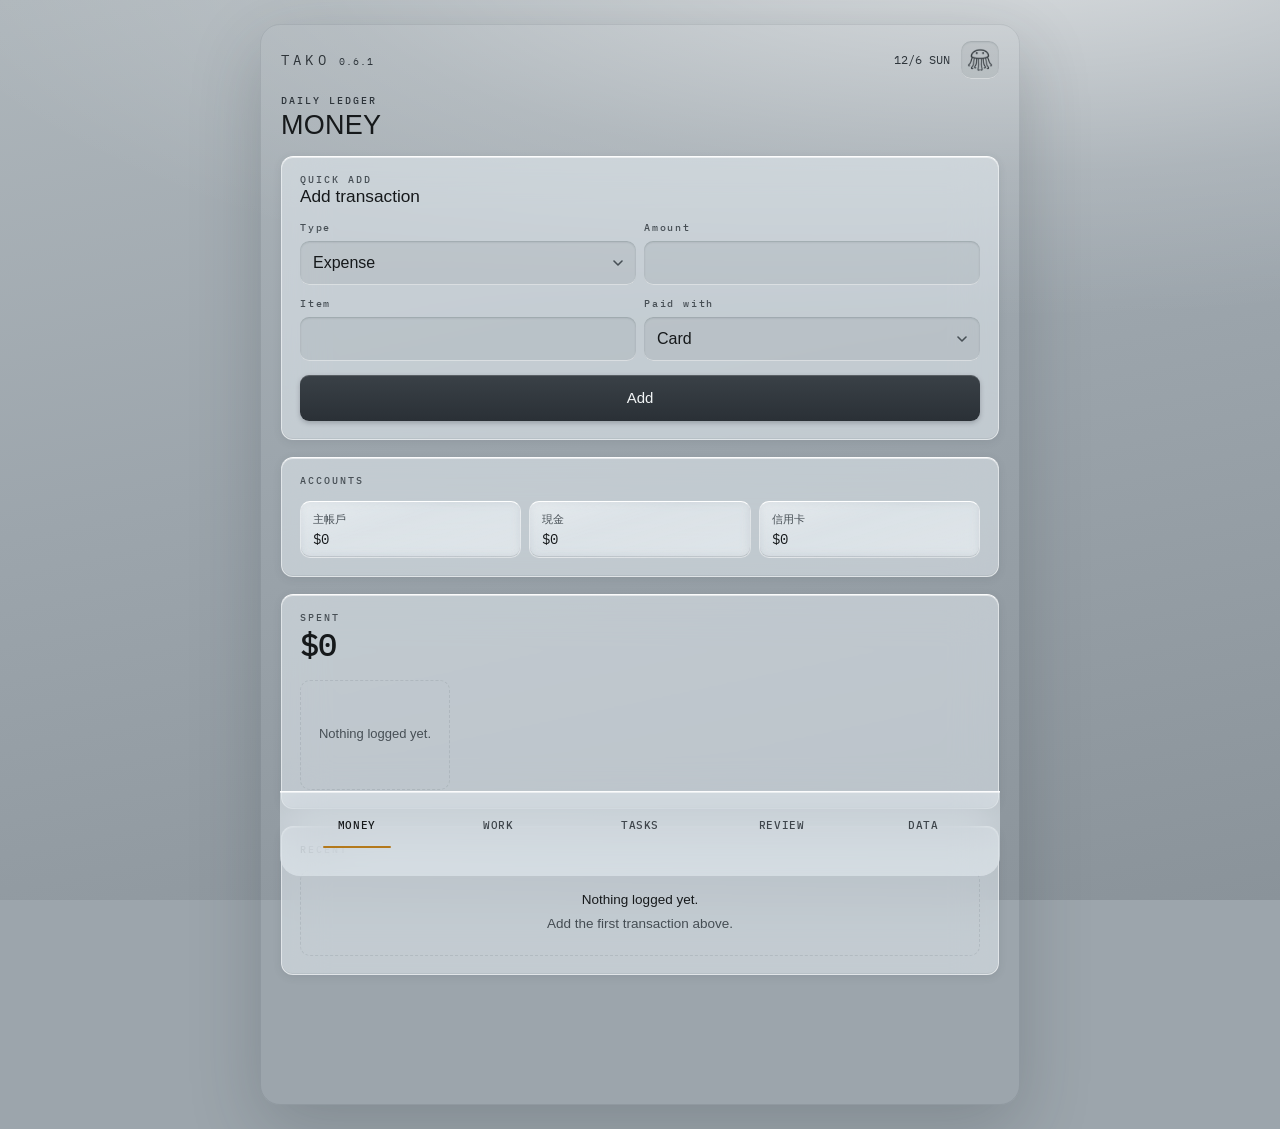
==== commit 108f55d2: "chore: bump feature version to 0.6.1" ====
--- a/index.html
+++ b/index.html
@@ -13,11 +13,11 @@
     <link rel="manifest" href="./manifest.json">
     <link rel="icon" href="./icons/icon-192.png?v=0.3.4" sizes="192x192">
     <link rel="apple-touch-icon" href="./icons/apple-touch-icon-180.png" sizes="180x180">
-    <link rel="stylesheet" href="./style.css?v=0.4.9">
+    <link rel="stylesheet" href="./style.css?v=0.4.11">
     <script src="./data-core.js" defer></script>
     <script src="./data-store.js" defer></script>
     <link rel="preload" href="./fonts/ibm-plex-mono-500.woff2" as="font" type="font/woff2" crossorigin>
-    <script src="./app.js?v=0.4.9" defer></script>
+    <script src="./app.js?v=0.4.11" defer></script>
   </head>
   <body>
     <a class="skip-link" href="#main-content">Skip to main content</a>
@@ -26,7 +26,7 @@
       <header class="app-header">
         <div class="brand-copy">
           <h1>TAKO</h1>
-          <p class="eyebrow">0.6.0</p>
+          <p class="eyebrow">0.6.1</p>
         </div>
         <div id="today-date" class="header-date" aria-label="Today's date"></div>
         <img class="brand-icon" src="./icons/brand-mark.png" width="38" height="38" alt="">
--- a/style.css
+++ b/style.css
@@ -1718,6 +1718,11 @@
   font-size: 10.5px;
 }
 
+/* 44px 觸控面以負 margin 吸收既有列內距，RADAR 列高仍維持 56px。 */
+.radar-item .task-done-check {
+  margin-block: -4px;
+}
+
 /* 要動手的（逾期、今日到期、該保養）— 排在最上層 */
 .radar-item.is-overdue { order: -3; }
 .radar-item.is-today,
@@ -1954,6 +1959,84 @@
   display: grid;
   gap: 10px;
   padding: 4px 0 14px;
+}
+
+.transaction-subsection {
+  margin-top: 18px;
+  padding-top: 15px;
+  border-top: 1px solid var(--line);
+}
+
+.transaction-subheading {
+  margin: 0 0 5px;
+  color: var(--t-ice-label);
+  font-family: var(--font-mono);
+  font-size: 10px;
+  font-weight: 500;
+  letter-spacing: .16em;
+}
+
+.weekly-history-group {
+  border-top: 1px solid var(--line);
+}
+
+.weekly-history-group > summary {
+  display: grid;
+  grid-template-columns: minmax(0,1fr) auto 14px;
+  min-height: 48px;
+  align-items: center;
+  gap: 9px;
+  cursor: pointer;
+  list-style: none;
+}
+
+.weekly-history-group > summary::-webkit-details-marker {
+  display: none;
+}
+
+.weekly-history-group > summary:focus-visible {
+  outline: 2px solid var(--ink);
+  outline-offset: 2px;
+  border-radius: 5px;
+}
+
+.weekly-history-range {
+  color: var(--ink);
+  font-family: var(--font-mono);
+  font-size: 13px;
+  font-weight: 500;
+  font-variant-numeric: tabular-nums;
+}
+
+.weekly-history-group small {
+  color: var(--t-ice-sub);
+  font-family: var(--font-mono);
+  font-size: 10px;
+  white-space: nowrap;
+}
+
+.weekly-history-chevron {
+  width: 7px;
+  height: 7px;
+  border-right: 1.5px solid var(--t-ice-label);
+  border-bottom: 1.5px solid var(--t-ice-label);
+  transform: rotate(45deg) translate(-1px,-1px);
+  transition: transform 180ms ease;
+}
+
+.weekly-history-group[open] > summary .weekly-history-chevron {
+  transform: rotate(225deg) translate(-1px,-1px);
+}
+
+.weekly-history-content {
+  padding: 2px 0 13px 12px;
+  border-left: 1px solid var(--line);
+}
+
+@media (prefers-reduced-motion: reduce) {
+  .weekly-history-chevron {
+    transition: none;
+  }
 }
 
 
@@ -2212,15 +2295,48 @@
 
 .task-actions {
   display: grid;
+  grid-template-areas: "secondary complete";
+  grid-template-columns: minmax(0, 1fr) 44px;
+  align-items: start;
   gap: 8px;
 }
 
-.task-actions > .button {
-  width: 100%;
+.task-done-check {
+  display: inline-grid;
+  width: 44px;
+  min-width: 44px;
+  height: 44px;
+  place-items: center;
+  padding: 0;
+  border-radius: 8px;
+  background: transparent;
+}
+
+.task-done-check::before {
+  width: 21px;
+  height: 21px;
+  border: 1.5px solid rgba(22,25,27,.72);
+  border-radius: 5px;
+  background: rgba(255,255,255,.14);
+  box-shadow:
+    inset 0 1px 0 rgba(255,255,255,.52),
+    inset 0 -1px 0 rgba(38,48,56,.16);
+  content: "";
+  transition: opacity 160ms ease, transform 100ms ease;
+}
+
+.task-done-check:active::before {
+  opacity: .72;
+  transform: scale(.9);
+}
+
+.task-actions > .task-done-check {
+  grid-area: complete;
 }
 
 .task-actions-secondary {
   display: grid;
+  grid-area: secondary;
   grid-template-columns: repeat(3, minmax(0, 1fr));
   gap: 8px;
 }
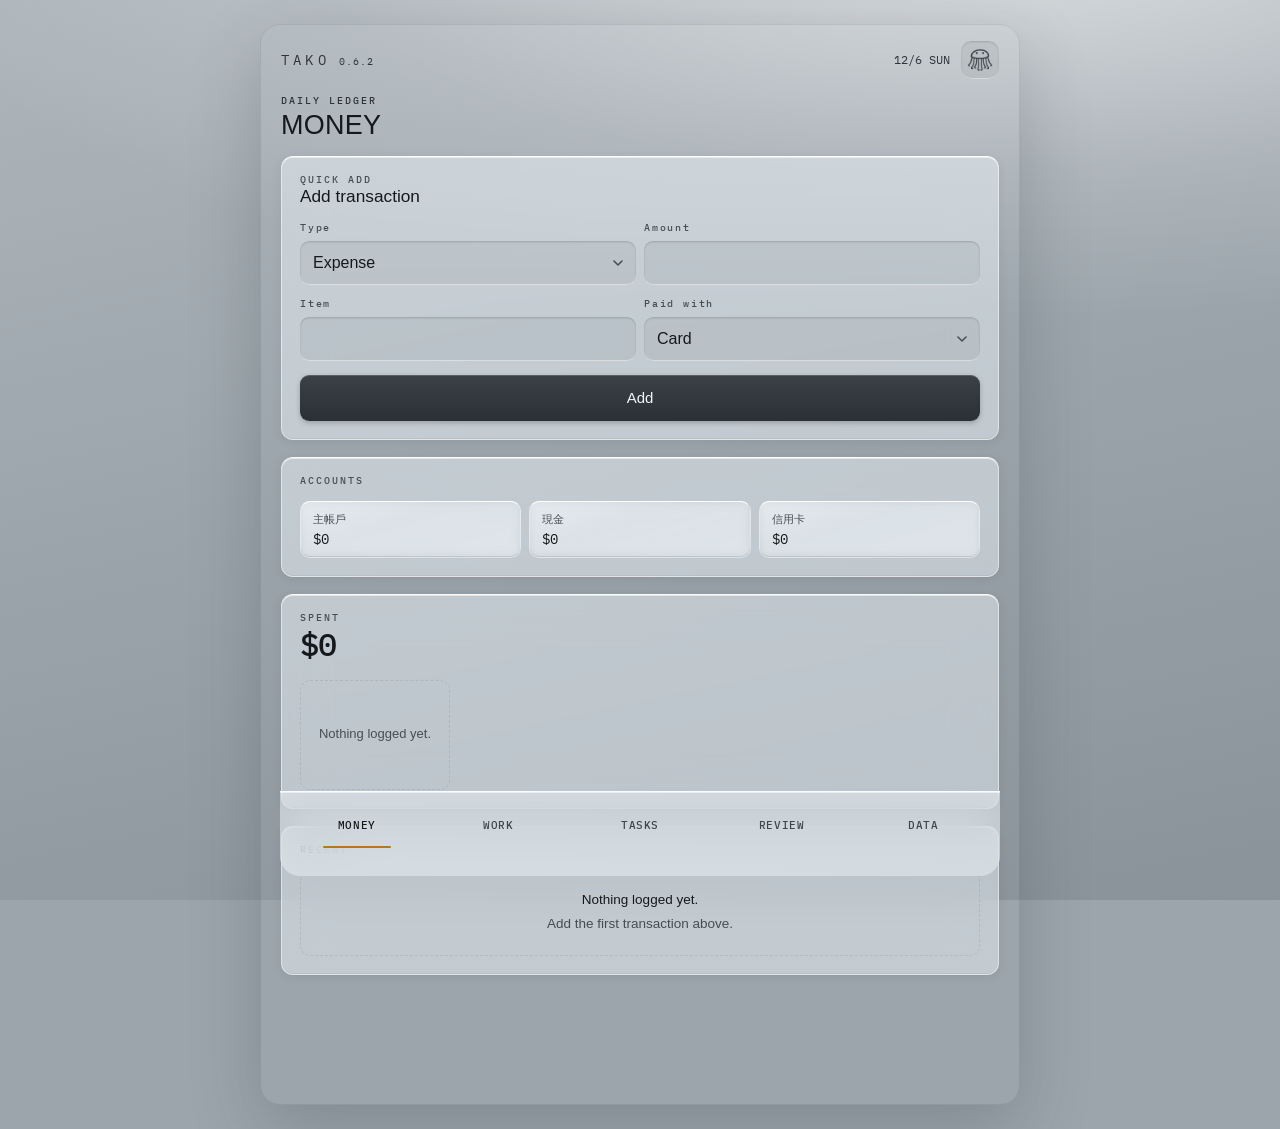
==== commit 4577d6c8: "feat: make due date drive calendar repeats" ====
--- a/index.html
+++ b/index.html
@@ -13,11 +13,11 @@
     <link rel="manifest" href="./manifest.json">
     <link rel="icon" href="./icons/icon-192.png?v=0.3.4" sizes="192x192">
     <link rel="apple-touch-icon" href="./icons/apple-touch-icon-180.png" sizes="180x180">
-    <link rel="stylesheet" href="./style.css?v=0.4.11">
+    <link rel="stylesheet" href="./style.css?v=0.4.13">
     <script src="./data-core.js" defer></script>
     <script src="./data-store.js" defer></script>
     <link rel="preload" href="./fonts/ibm-plex-mono-500.woff2" as="font" type="font/woff2" crossorigin>
-    <script src="./app.js?v=0.4.11" defer></script>
+    <script src="./app.js?v=0.4.13" defer></script>
   </head>
   <body>
     <a class="skip-link" href="#main-content">Skip to main content</a>
@@ -26,7 +26,7 @@
       <header class="app-header">
         <div class="brand-copy">
           <h1>TAKO</h1>
-          <p class="eyebrow">0.6.1</p>
+          <p class="eyebrow">0.6.2</p>
         </div>
         <div id="today-date" class="header-date" aria-label="Today's date"></div>
         <img class="brand-icon" src="./icons/brand-mark.png" width="38" height="38" alt="">
@@ -325,8 +325,6 @@
                 </label>
               </div>
               <div class="two-column">
-                <label id="obligation-cycle-day-field" class="field" hidden><span>Cycle day</span><input id="obligation-cycle-day" type="number" min="1" max="31" step="1" inputmode="numeric" value="1"></label>
-                <label id="obligation-cycle-month-field" class="field" hidden><span>Cycle month</span><input id="obligation-cycle-month" type="number" min="1" max="12" step="1" inputmode="numeric" value="1"></label>
                 <label id="obligation-interval-field" class="field" hidden><span>Days / interval</span><input id="obligation-interval" type="number" min="1" step="1" inputmode="numeric" value="1"></label>
                 <label class="field"><span>Amount</span><input id="obligation-amount" type="number" min="0" step="1" inputmode="decimal"></label>
               </div>
--- a/style.css
+++ b/style.css
@@ -273,6 +273,7 @@
 .field textarea,
 .record-input,
 .date-control,
+.transaction-date-control,
 .money-input,
 .target-field,
 .brand-icon {
@@ -1957,8 +1958,61 @@
 
 .transaction-editor {
   display: grid;
+  min-width: 0;
   gap: 10px;
   padding: 4px 0 14px;
+}
+
+.transaction-date-control {
+  position: relative;
+  display: flex;
+  width: 100%;
+  min-width: 0;
+  max-width: 100%;
+  height: 44px;
+  min-height: 44px;
+  align-items: center;
+  overflow: hidden;
+  box-sizing: border-box;
+  padding: 0 13px;
+  color: var(--ink);
+}
+
+.transaction-date-control:focus-within {
+  box-shadow:
+    inset 0 1px 2px rgba(38,48,56,.22),
+    inset 0 -1px 0 rgba(255,255,255,.5),
+    0 0 0 2px rgba(46,56,64,.28);
+}
+
+.transaction-date-display {
+  min-width: 0;
+  color: var(--ink);
+  font-family: var(--font-mono);
+  font-size: 16px;
+  font-variant-numeric: tabular-nums;
+  font-weight: 400;
+  line-height: 1.5;
+  pointer-events: none;
+}
+
+.transaction-date-control input[type="date"] {
+  position: absolute;
+  inset: 0;
+  display: block;
+  width: 100%;
+  min-width: 0;
+  max-width: 100%;
+  height: 100%;
+  min-height: 0;
+  box-sizing: border-box;
+  margin: 0;
+  padding: 0;
+  border: 0;
+  background: transparent;
+  box-shadow: none;
+  cursor: pointer;
+  opacity: 0;
 }
 
 .transaction-subsection {
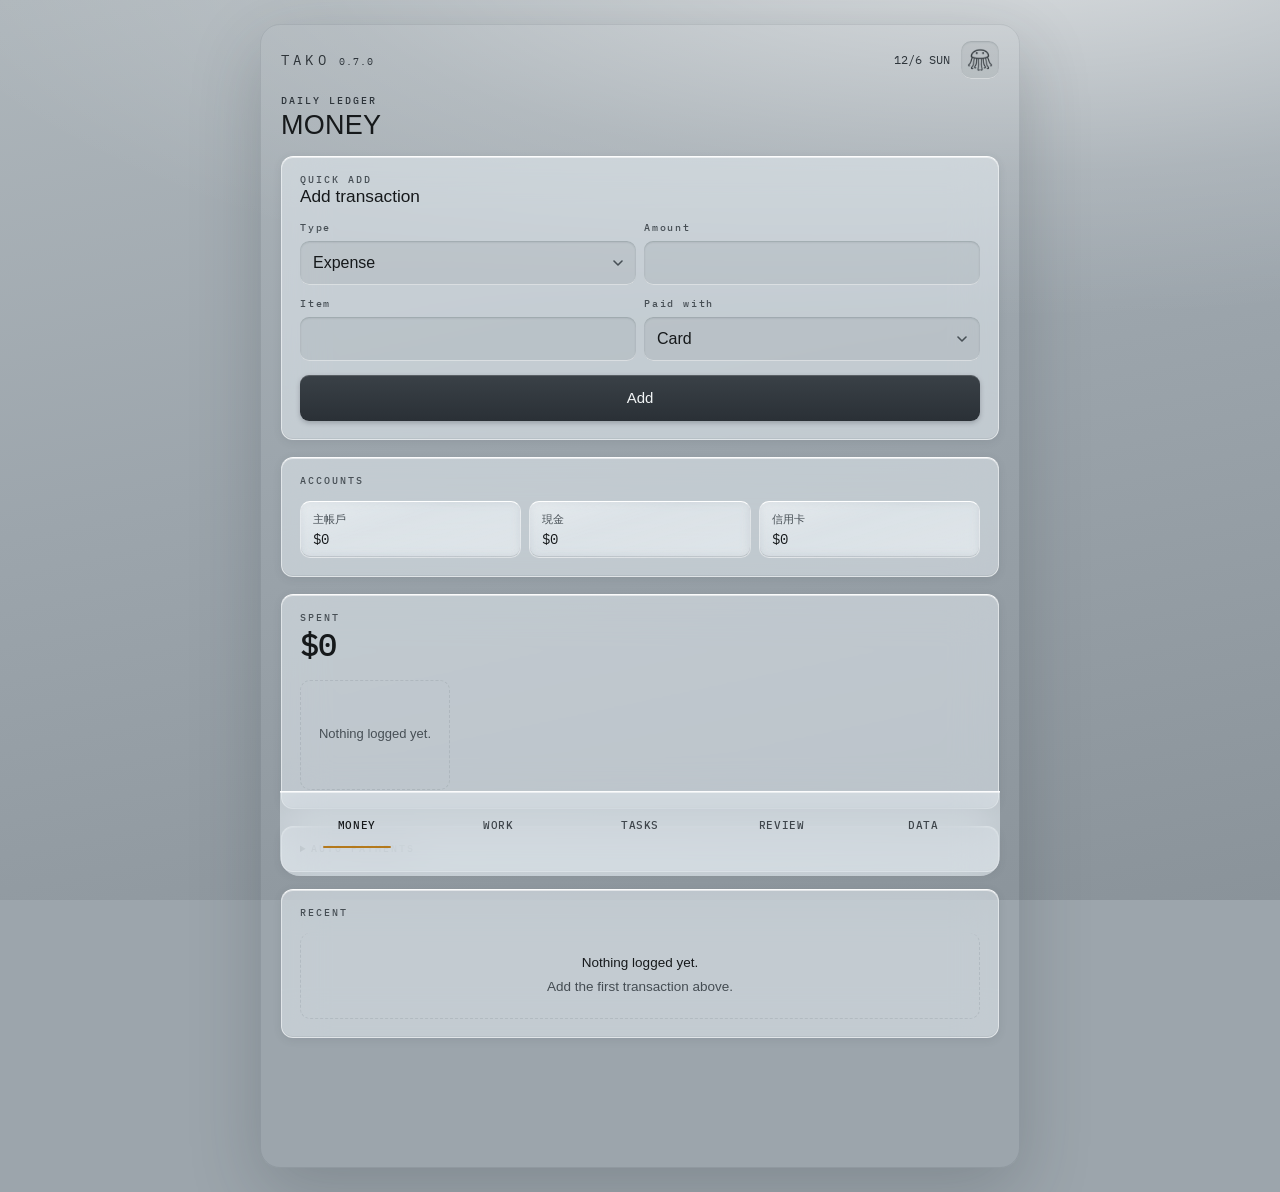
==== commit 83d45626: "feat: refactor TASKS and MONEY rules TASKS 只回答「現在有什麼事情需要親自處理」，MONEY 承載已發生的財務事實。  - 刪除獨立到期雷達與 Done 區，" ====
--- a/index.html
+++ b/index.html
@@ -13,11 +13,11 @@
     <link rel="manifest" href="./manifest.json">
     <link rel="icon" href="./icons/icon-192.png?v=0.3.4" sizes="192x192">
     <link rel="apple-touch-icon" href="./icons/apple-touch-icon-180.png" sizes="180x180">
-    <link rel="stylesheet" href="./style.css?v=0.4.13">
+    <link rel="stylesheet" href="./style.css?v=0.4.15">
     <script src="./data-core.js" defer></script>
     <script src="./data-store.js" defer></script>
     <link rel="preload" href="./fonts/ibm-plex-mono-500.woff2" as="font" type="font/woff2" crossorigin>
-    <script src="./app.js?v=0.4.13" defer></script>
+    <script src="./app.js?v=0.4.15" defer></script>
   </head>
   <body>
     <a class="skip-link" href="#main-content">Skip to main content</a>
@@ -26,7 +26,7 @@
       <header class="app-header">
         <div class="brand-copy">
           <h1>TAKO</h1>
-          <p class="eyebrow">0.6.2</p>
+          <p class="eyebrow">0.7.0</p>
         </div>
         <div id="today-date" class="header-date" aria-label="Today's date"></div>
         <img class="brand-icon" src="./icons/brand-mark.png" width="38" height="38" alt="">
@@ -116,6 +116,21 @@
               <div id="category-ranking" class="category-ranking"></div>
             </div>
           </section>
+          <!-- AUTO PAYMENTS 位於 SPENT 與 RECENT 正中間，預設收合。
+               第一層點擊只展開清單；再點某一筆才進入該筆的可編輯狀態。 -->
+          <section class="auto-payment-section" aria-labelledby="auto-payment-heading">
+            <details id="auto-payment-group" class="recess-group auto-payment-group">
+              <summary id="auto-payment-heading">AUTO PAYMENTS<span id="auto-payment-count" class="group-count"></span></summary>
+              <div class="auto-payment-body">
+                <form id="auto-payment-form" class="input-action-row" novalidate>
+                  <label class="visually-hidden" for="auto-payment-name">Auto payment name</label>
+                  <input id="auto-payment-name" class="record-input" type="text" autocomplete="off">
+                  <button type="submit" class="button button-primary">Add</button>
+                </form>
+                <div id="auto-payment-list" class="task-list" aria-live="polite"></div>
+              </div>
+            </details>
+          </section>
           <section class="card" aria-labelledby="recent-heading">
             <div class="section-heading"><h3 id="recent-heading">RECENT</h3></div>
             <div id="recent-transactions">
@@ -298,11 +313,8 @@
             </div>
           </div>
 
-          <section id="tasks-radar" class="radar" aria-labelledby="tasks-radar-heading" hidden>
-            <div class="section-heading"><h3 id="tasks-radar-heading">RADAR</h3></div>
-            <div id="tasks-radar-list" class="radar-list"></div>
-          </section>
-
+          <!-- 主清單本身就是注意力入口：需要現在注意的在這裡，未進提醒窗口的在 SLEEPING。
+               點 Task 直接展開成可編輯狀態，不再有「點開再按 Edit」。 -->
           <section class="card" aria-labelledby="todo-heading">
             <div class="section-heading"><h3 id="todo-heading">TO-DO</h3></div>
             <form id="quick-task-form" class="input-action-row" novalidate>
@@ -310,63 +322,14 @@
               <input id="quick-task-name" class="record-input" type="text" autocomplete="off">
               <button type="submit" class="button button-primary">Add</button>
             </form>
-            <form id="obligation-form" class="stack-form obligation-form" hidden novalidate>
-              <div class="section-heading compact-heading"><h4 id="obligation-form-title">Task details</h4><button id="cancel-obligation-edit" type="button" class="button button-quiet">Close</button></div>
-              <label class="field"><span>Name</span><input id="obligation-name" type="text" autocomplete="off"></label>
-              <div class="two-column">
-                <label class="field"><span>Repeats</span><select id="obligation-cycle"><option value="none">None</option><option value="once">Once</option><option value="monthly">Monthly</option><option value="yearly">Yearly</option><option value="after_days">After N days</option><option value="mileage">By mileage</option></select></label>
-                <label class="field">
-                  <span>Due</span>
-                  <span class="date-control">
-                    <span class="date-control-value" data-date-placeholder="Select date" aria-hidden="true">Select date</span>
-                    <span class="date-control-icon" aria-hidden="true"></span>
-                    <input id="obligation-due" type="date" data-date-control>
-                  </span>
-                </label>
-              </div>
-              <div class="two-column">
-                <label id="obligation-interval-field" class="field" hidden><span>Days / interval</span><input id="obligation-interval" type="number" min="1" step="1" inputmode="numeric" value="1"></label>
-                <label class="field"><span>Amount</span><input id="obligation-amount" type="number" min="0" step="1" inputmode="decimal"></label>
-              </div>
-              <div class="two-column">
-                <label class="field"><span>Handling</span><select id="obligation-handling"><option value="manual">Manual</option><option value="auto">Automatic</option></select></label>
-                <label class="field"><span>When done</span><select id="obligation-completion-mode"><option value="none">No transaction</option><option value="expense">Expense</option><option value="transfer">Card payment · Transfer</option></select></label>
-              </div>
-              <p class="helper obligation-mode-help">Automatic = recurring card expense. Card payment = manual account transfer.</p>
-              <div class="two-column">
-                <label id="obligation-payment-method-field" class="field" hidden><span>Paid with</span><select id="obligation-payment-method"><option value="bank">Bank</option><option value="card">Card</option><option value="cash">Cash</option></select></label>
-                <label class="field"><span>Status</span><select id="obligation-status"><option value="active">Active</option><option value="frozen">Frozen</option></select></label>
-              </div>
-              <div id="obligation-transfer-fields" class="transfer-summary" role="note" hidden>
-                <span>Account transfer</span>
-                <strong>Main account → Credit card</strong>
-                <small>Card payment transfers between accounts and is not counted as an expense.</small>
-              </div>
-              <label class="field"><span>Note</span><input id="obligation-note" type="text" autocomplete="off"></label>
-              <fieldset id="mileage-fields" class="mileage-fields" hidden>
-                <legend>Mileage</legend>
-                <div class="two-column"><label class="field"><span>Last service</span><input id="obligation-last-mileage" type="number" min="0" step="1" inputmode="numeric"></label><label class="field"><span>Current</span><input id="obligation-current-mileage" type="number" min="0" step="1" inputmode="numeric"></label></div>
-                <label class="field">
-                  <span>Mileage updated</span>
-                  <span class="date-control">
-                    <span class="date-control-value" data-date-placeholder="Select date" aria-hidden="true">Select date</span>
-                    <span class="date-control-icon" aria-hidden="true"></span>
-                    <input id="obligation-mileage-updated" type="date" data-date-control>
-                  </span>
-                </label>
-                <div class="two-column"><label class="field"><span>Update reminder days</span><input id="obligation-reminder-days" type="number" min="1" step="1" value="15"></label><label class="field"><span>Service threshold km</span><input id="obligation-threshold" type="number" min="1" step="1" value="10000"></label></div>
-              </fieldset>
-              <button id="obligation-submit" type="submit" class="button button-primary button-full">Add obligation</button>
-            </form>
-            <div id="task-dated" class="task-list"></div>
-            <details id="task-later" class="recess-group"><summary>Later</summary><div id="task-later-list" class="task-list"></div></details>
-            <section class="no-date-group"><h4>No date</h4><div id="task-no-date" class="task-list"></div></section>
-            <details id="task-done-group" class="recess-group"><summary>Done</summary><div id="task-done" class="task-list"></div></details>
-          </section>
-
-          <section class="card auto-payment-section" aria-labelledby="auto-payment-heading">
-            <div class="section-heading"><h3 id="auto-payment-heading">AUTO PAYMENT</h3></div>
-            <div id="auto-payment-list" class="task-list" aria-live="polite"></div>
+            <div id="task-active" class="task-list"></div>
+          </section>
+
+          <section id="sleeping-section" class="sleeping-section" aria-labelledby="sleeping-heading" hidden>
+            <details id="sleeping-group" class="recess-group sleeping-group">
+              <summary id="sleeping-heading">SLEEPING<span id="sleeping-count" class="group-count"></span></summary>
+              <div id="sleeping-list" class="task-list"></div>
+            </details>
           </section>
 
           <section class="frozen-section" aria-labelledby="frozen-heading">
@@ -438,9 +401,9 @@
           <article class="card data-card" aria-labelledby="settings-heading">
             <h3 id="settings-heading">SETTINGS</h3>
             <div class="two-column">
-              <label class="field"><span>Radar days ahead</span><input id="settings-radar-days" type="number" min="0" step="1" inputmode="numeric"></label>
-            </div>
-            <p class="helper">Mileage reminders and service thresholds are saved with each mileage obligation.</p>
+              <label class="field"><span>Reminder days ahead</span><input id="settings-radar-days" type="number" min="0" step="1" inputmode="numeric"></label>
+            </div>
+            <p class="helper">Tasks due beyond this window stay in SLEEPING. Mileage reminders and service thresholds are saved with each mileage task.</p>
           </article>
 
           <article class="card data-card" aria-labelledby="accounts-manage-heading">
--- a/style.css
+++ b/style.css
@@ -227,9 +227,10 @@
 .ice,
 .card,
 .notice,
-.radar-list,
 .modal-panel,
 .frozen-section,
+.sleeping-section,
+.auto-payment-section,
 .review-day {
   background: var(--m-ice);
   border: 1px solid rgba(255,255,255,.5);
@@ -249,7 +250,6 @@
 .glass,
 .stat,
 .account-item,
-.transfer-summary,
 .statement-compare > div,
 .metric,
 .button-secondary,
@@ -444,7 +444,6 @@
 /* 直接躺在銀底上的標籤。.content-section 沒有 card class，
    它的標題與收合列不在 ICE 面上，不能用 ICE 情境的 token。 */
 .page-heading .eyebrow,
-.radar .section-heading h3,
 .content-section .section-heading h3 {
   color: var(--t-ground-label);
 }
@@ -884,8 +883,7 @@
 .project-list,
 .project-status-list,
 .book-status-list,
-.review-list,
-.radar-list-inner {
+.review-list {
   display: flex;
   flex-direction: column;
   min-width: 0;
@@ -893,8 +891,7 @@
 
 .record-row,
 .session-row,
-.manager-row,
-.task-item.is-done {
+.manager-row {
   display: grid;
   gap: 10px;
   min-width: 0;
@@ -1668,102 +1665,6 @@
   max-inline-size: 100%;
 }
 
-/* ══ 到期雷達 ══════════════════════════════════════
-   整條雷達是一張 ICE 卡片，列之間只用 --line 分隔。
-   「需要你動手」靠排序，不用顏色。                    */
-.radar {
-  margin-bottom: var(--block-gap);
-}
-
-.radar .section-heading {
-  margin-bottom: 8px;
-}
-
-.radar-list {
-  display: flex;
-  flex-direction: column;
-  padding: 2px 18px;
-}
-
-.radar-list:empty {
-  display: none;
-}
-
-.radar-item {
-  display: flex;
-  position: relative;
-  min-height: 56px;
-  align-items: center;
-  justify-content: space-between;
-  gap: 12px;
-  padding: 10px 0;
-}
-
-.radar-list > .radar-item + .radar-item {
-  border-top: 1px solid var(--line);
-}
-
-.radar-item div {
-  display: grid;
-  min-width: 0;
-  gap: 3px;
-}
-
-.radar-item strong {
-  font-size: 14px;
-}
-
-.radar-item span {
-  color: var(--t-ice-sub);
-  font-family: var(--font-mono);
-  font-size: 10.5px;
-}
-
-/* 44px 觸控面以負 margin 吸收既有列內距，RADAR 列高仍維持 56px。 */
-.radar-item .task-done-check {
-  margin-block: -4px;
-}
-
-/* 要動手的（逾期、今日到期、該保養）— 排在最上層 */
-.radar-item.is-overdue { order: -3; }
-.radar-item.is-today,
-.radar-item.is-service-due { order: -2; }
-
-.radar-item.is-overdue strong,
-.radar-item.is-today strong,
-.radar-item.is-service-due strong {
-  font-weight: 500;
-}
-
-.radar-item.is-overdue span,
-.radar-item.is-today span {
-  color: var(--ink);
-}
-
-/* 逼近中（即將到期）— 琥珀珠 */
-.radar-item.is-soon { order: 0; }
-
-.radar-item.is-soon strong::before {
-  display: inline-block;
-  width: 9px;
-  height: 9px;
-  margin-right: 7px;
-  border-radius: 50%;
-  background: var(--dew);
-  content: "";
-}
-
-/* 資料缺口（更新里程）— 排最後，灰字，無標記 */
-.radar-item.is-update-mileage {
-  order: 2;
-  min-height: 44px;
-}
-
-.radar-item.is-update-mileage strong {
-  color: var(--t-ice-sub);
-  font-weight: 400;
-}
-
 /* Auto-paid：純文字，不加底色 */
 .auto-tag {
   margin-left: 8px;
@@ -2107,56 +2008,10 @@
 }
 
 .content-section,
-.frozen-section {
+.frozen-section,
+.sleeping-section,
+.auto-payment-section {
   margin-bottom: var(--block-gap);
-}
-
-.obligation-form {
-  padding-top: 15px;
-  border-top: 1px solid var(--line);
-}
-
-.obligation-form h4 {
-  margin: 0;
-  font-size: 14px;
-}
-
-.transfer-summary {
-  display: grid;
-  gap: 5px;
-  padding: 11px 12px;
-}
-
-.transfer-summary > span,
-.transfer-summary small {
-  color: var(--t-ice-label);
-  font-size: 11.5px;
-}
-
-.transfer-summary strong {
-  font-size: 13.5px;
-}
-
-.mileage-fields {
-  display: grid;
-  min-width: 0;
-  min-inline-size: 0;
-  max-inline-size: 100%;
-  gap: var(--space-field-group);
-  margin: 0;
-  padding: 15px 0 0;
-  border: 0;
-  border-top: 1px solid var(--line);
-}
-
-.mileage-fields legend {
-  padding: 0;
-  color: var(--t-ice-label);
-  font-family: var(--font-mono);
-  font-size: 10px;
-  font-weight: 500;
-  letter-spacing: .18em;
-  text-transform: uppercase;
 }
 
 input[type="time"] {
@@ -2282,8 +2137,50 @@
   padding: 8px 0;
 }
 
-.task-summary-copy,
-.task-main {
+/* 收合列 ＝ 完成勾選框｜摘要（點了就展開成編輯狀態）｜Pin。
+   三者都是卡片內的列，沒有材質，只用 --line 分隔。 */
+.task-head {
+  display: flex;
+  min-width: 0;
+  align-items: center;
+  border-top: 1px solid var(--line);
+}
+
+.task-head > .task-summary {
+  flex: 1 1 auto;
+  border-top: 0;
+}
+
+.task-list > :first-child > .task-head {
+  border-top: 0;
+}
+
+/* Pin 是小型控制：可見的只有 10px 刻字，命中區仍然是 44×44。 */
+.task-pin {
+  display: inline-grid;
+  width: 44px;
+  min-width: 44px;
+  height: 44px;
+  place-items: center;
+  padding: 0;
+  border: 0;
+  border-radius: 8px;
+  background: transparent;
+  color: var(--t-ice-sub);
+  cursor: pointer;
+  font-family: var(--font-mono);
+  font-size: 10px;
+  font-weight: 400;
+  letter-spacing: .12em;
+  touch-action: manipulation;
+}
+
+.task-pin[aria-pressed="true"] {
+  color: var(--ink);
+  font-weight: 500;
+}
+
+.task-summary-copy {
   display: grid;
   min-width: 0;
   gap: 3px;
@@ -2338,8 +2235,7 @@
   font-size: 14px;
 }
 
-.task-details-meta span,
-.task-main span {
+.task-details-meta span {
   color: var(--t-ice-sub);
   font-family: var(--font-mono);
   font-size: 10.5px;
@@ -2347,12 +2243,12 @@
   font-variant-numeric: tabular-nums;
 }
 
-.task-actions {
-  display: grid;
-  grid-template-areas: "secondary complete";
-  grid-template-columns: minmax(0, 1fr) 44px;
-  align-items: start;
-  gap: 8px;
+/* 里程欄位是卡內列，不另套材質 */
+.task-mileage {
+  display: grid;
+  gap: var(--space-field-group);
+  padding-top: 12px;
+  border-top: 1px solid var(--line);
 }
 
 .task-done-check {
@@ -2384,14 +2280,9 @@
   transform: scale(.9);
 }
 
-.task-actions > .task-done-check {
-  grid-area: complete;
-}
-
 .task-actions-secondary {
   display: grid;
-  grid-area: secondary;
-  grid-template-columns: repeat(3, minmax(0, 1fr));
+  grid-template-columns: repeat(2, minmax(0, 1fr));
   gap: 8px;
 }
 
@@ -2399,10 +2290,6 @@
   min-width: 0;
   padding: 0 6px;
   font-size: 12.5px;
-}
-
-.task-actions-secondary.has-delete {
-  grid-template-columns: repeat(2, minmax(0, 1fr));
 }
 
 .auto-payment-status {
@@ -2413,21 +2300,54 @@
   text-align: right;
 }
 
-.obligation-mode-help {
+/* 需要現在動手的（逾期、今日到期、該保養）用字重與字色；
+   逼近中的只有琥珀珠。強度階層與原雷達相同，只是改由主清單本身承載。 */
+.task-item.is-overdue .task-summary strong,
+.task-item.is-today .task-summary strong,
+.task-item.is-service-due .task-summary strong {
+  font-weight: 500;
+}
+
+/* service-due 與 Today due 同一注意力級別，因此字重與字色都比照辦理。
+   update-mileage 不給 class，維持 --t-ice-sub 灰字、字重 400 的最低強度。 */
+.task-item.is-overdue .task-summary-meta > span:first-child,
+.task-item.is-today .task-summary-meta > span:first-child,
+.task-item.is-service-due .task-summary-meta > span:first-child {
+  color: var(--ink);
+}
+
+.task-item.is-soon .task-summary strong::before {
+  display: inline-block;
+  width: 9px;
+  height: 9px;
+  margin-right: 7px;
+  border-radius: 50%;
+  background: var(--dew);
+  content: "";
+}
+
+/* 完成後的 10 秒復原窗口：一列文字加一顆次要按鈕，不是新的區段。 */
+.task-undo-row {
+  display: grid;
+  min-height: 46px;
+  grid-template-columns: minmax(0, 1fr) auto;
+  gap: 10px;
+  align-items: center;
+  padding: 8px 0;
+}
+
+.task-undo-row > span {
+  min-width: 0;
+  overflow: hidden;
   color: var(--t-ice-sub);
-  font-size: 12px;
-  line-height: 1.5;
-}
-
-.task-item.is-done {
-  grid-template-columns: minmax(0,1fr) auto;
-  align-items: center;
-  color: var(--t-ice-sub);
-}
-
-.task-item.is-done strong {
-  color: var(--t-ice-sub);
-  font-size: 14px;
+  font-family: var(--font-mono);
+  font-size: 11px;
+  text-overflow: ellipsis;
+  white-space: nowrap;
+}
+
+.task-list > .task-undo + .task-item > .task-head {
+  border-top: 1px solid var(--line);
 }
 
 /* 收合群組：卡片內部，無材質，用分隔線與間距 */
@@ -2447,25 +2367,6 @@
   font-weight: 500;
   letter-spacing: .12em;
   line-height: 44px;
-  text-transform: uppercase;
-}
-
-/* 無日期待辦：獨立在後、不混排。虛線框只是線，不是材質 —
-   不加背景色，否則卡片內就多出一層。 */
-.no-date-group {
-  margin-top: 12px;
-  padding: 10px 12px;
-  border: 1px dashed var(--line);
-  border-radius: var(--radius-sm);
-}
-
-.no-date-group h4 {
-  margin: 0;
-  color: var(--t-ice-label);
-  font-family: var(--font-mono);
-  font-size: 10px;
-  font-weight: 500;
-  letter-spacing: .18em;
   text-transform: uppercase;
 }
 
@@ -2512,6 +2413,42 @@
   content: "";
 }
 
+/* SLEEPING：事情有效，只是時間還沒到。預設收合，與 FROZEN 同一個區段模式。 */
+.sleeping-section,
+.auto-payment-section {
+  padding: 14px 18px;
+}
+
+.sleeping-group,
+.auto-payment-group {
+  border-top: 0;
+}
+
+.sleeping-group > summary,
+.auto-payment-group > summary {
+  min-height: 0;
+  color: var(--t-ice-label);
+  font-size: 10px;
+  letter-spacing: .2em;
+  line-height: 1.6;
+}
+
+.sleeping-group[open] > summary,
+.auto-payment-group[open] > summary {
+  margin-bottom: 4px;
+}
+
+.sleeping-group .group-count,
+.auto-payment-group .group-count {
+  color: var(--t-ice-sub);
+}
+
+/* AUTO PAYMENTS 存在感要低：使用者平常只需要知道規則存在。 */
+.auto-payment-body {
+  display: grid;
+  gap: 10px;
+}
+
 /* 冷凍項目：唯一允許低於 4.5:1 的元素 */
 .frozen-section {
   padding: 14px 18px;
@@ -2630,10 +2567,6 @@
     padding-right: 5px;
     padding-left: 5px;
     font-size: 16px;
-  }
-
-  .task-actual {
-    grid-column: 1;
   }
 
   .modal {
